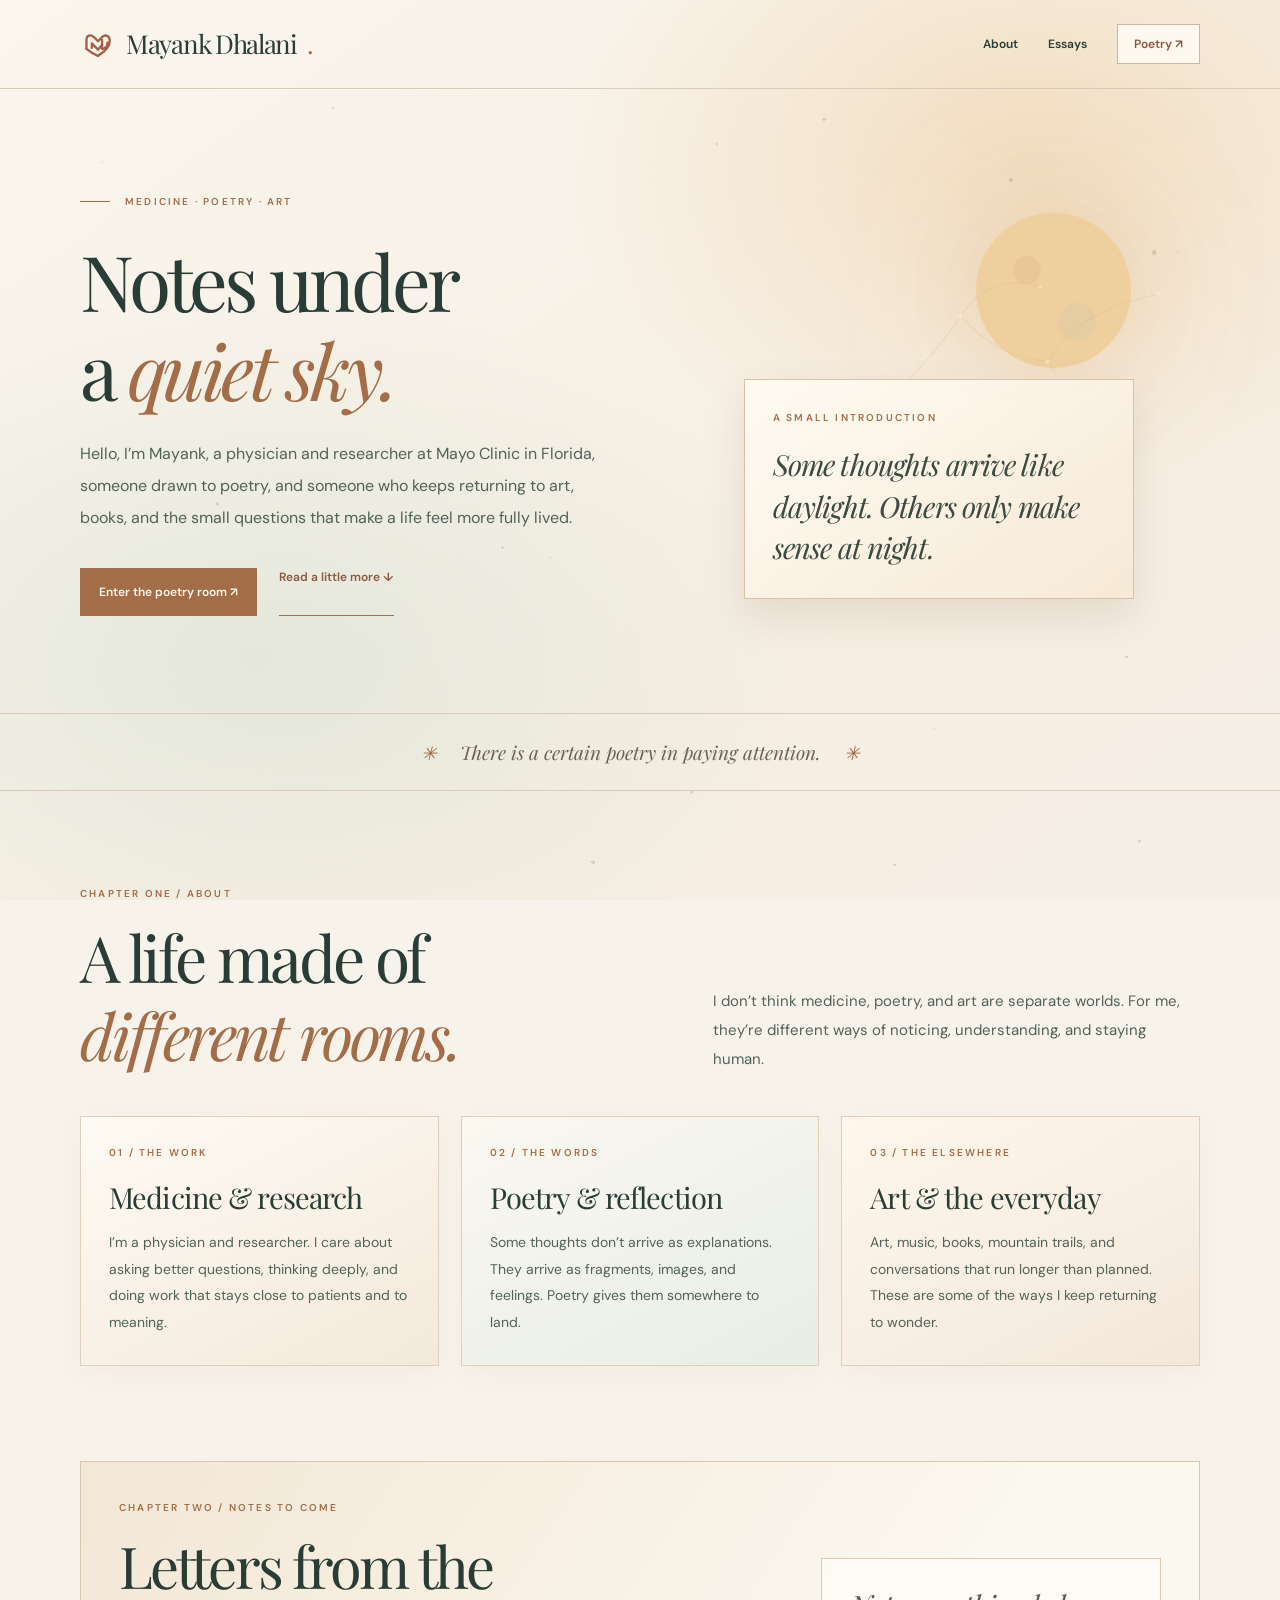
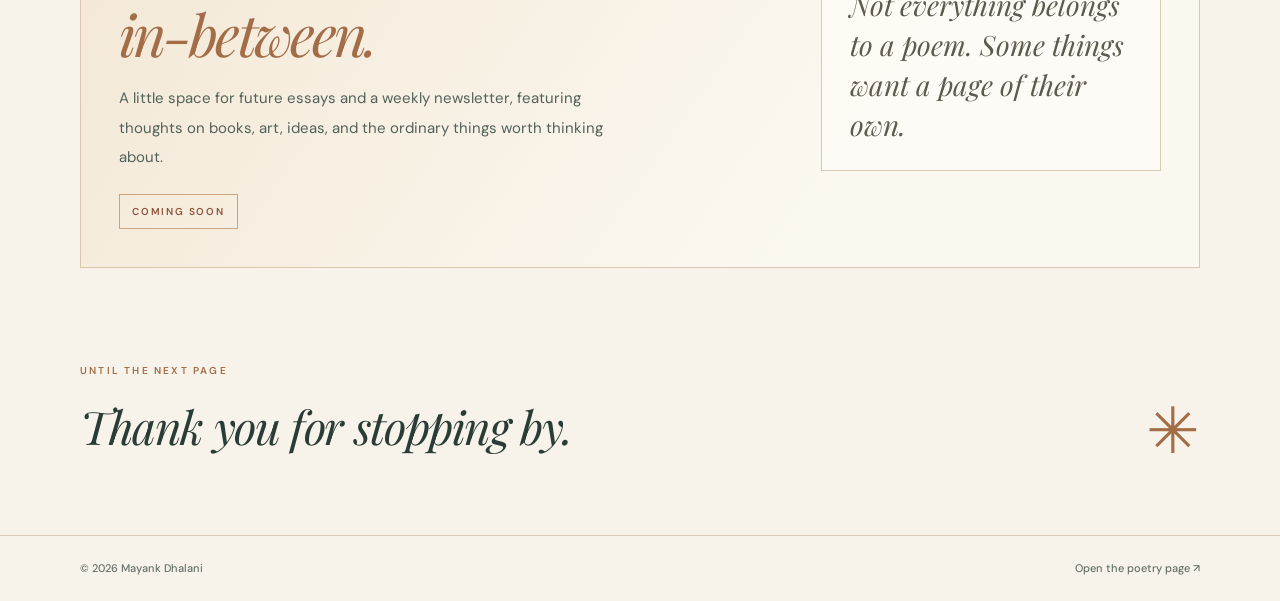
==== index.html @ e7b3642f "Warm homepage palette and add intertwined MD heart brand mark" ====
<!doctype html>
<html lang="en">
<head>
  <meta charset="utf-8"><meta name="viewport" content="width=device-width, initial-scale=1">
  <meta name="theme-color" content="#f8f3ea">
  <meta name="description" content="Mayank Dhalani | medicine, poetry, art, and thoughts in the in-between.">
  <title>Mayank Dhalani | Notes Under a Quiet Sky</title>
  <link rel="icon" href="favicon.svg?v=2" type="image/svg+xml">
  <link rel="preconnect" href="https://fonts.googleapis.com"><link rel="preconnect" href="https://fonts.gstatic.com" crossorigin>
  <link href="https://fonts.googleapis.com/css2?family=DM+Sans:wght@400;500;600;700&family=Playfair+Display:ital,wght@0,400;0,500;1,400;1,500&display=swap" rel="stylesheet">
  <style>
    :root{color-scheme:dark;--night:#0b1429;--night2:#12203b;--panel:#17253d;--panel2:#0f1c31;--gold:#d9b985;--mist:#d2d7de;--ink:#f6f0e5;--line:#e7dccc25;--serif:"Playfair Display",Georgia,serif;--sans:"DM Sans",system-ui,sans-serif}
    *{box-sizing:border-box}html{scroll-behavior:smooth}body{margin:0;background:var(--night);color:var(--ink);font:400 15px/1.8 var(--sans);overflow-x:hidden;-webkit-font-smoothing:antialiased}a{color:inherit}a:focus-visible{outline:2px solid var(--gold);outline-offset:4px}.container{width:min(1120px,calc(100% - 88px));margin-inline:auto}.micro{font:600 10px/1.6 var(--sans);letter-spacing:.22em;text-transform:uppercase}
    .sky{position:fixed;inset:0;z-index:-2;background:radial-gradient(circle at 80% 15%,#243861,transparent 28%),radial-gradient(circle at 18% 68%,#142742,transparent 35%),linear-gradient(165deg,#081021,#101d34 68%,#152540 100%)}
    .sky:before,.sky:after{content:"";position:absolute;inset:0;background-image:radial-gradient(1px 1px at 8% 18%,#fff 95%,transparent),radial-gradient(1.6px 1.6px at 17% 56%,#fff 95%,transparent),radial-gradient(1px 1px at 26% 12%,#fff 95%,transparent),radial-gradient(1px 1px at 43% 62%,#fff 95%,transparent),radial-gradient(1.4px 1.4px at 56% 16%,#fff 95%,transparent),radial-gradient(1px 1px at 68% 43%,#fff 95%,transparent),radial-gradient(2px 2px at 79% 20%,#fff 95%,transparent),radial-gradient(1px 1px at 92% 28%,#fff 95%,transparent),radial-gradient(1.3px 1.3px at 88% 73%,#fff 95%,transparent),radial-gradient(1px 1px at 73% 81%,#fff 95%,transparent),radial-gradient(1.6px 1.6px at 54% 88%,#fff 95%,transparent);opacity:.48}.sky:after{opacity:.22;transform:scale(1.2) rotate(15deg)}
    header{border-bottom:1px solid var(--line)}.nav{min-height:88px;display:flex;justify-content:space-between;align-items:center;gap:20px}.brand{text-decoration:none;font:400 26px/1.25 var(--serif);letter-spacing:-.05em}.brand span{color:var(--gold)}.navlinks{display:flex;gap:30px;align-items:center}.navlinks a{text-decoration:none;font:600 12px/1.5 var(--sans)}.navlinks a:hover,.pill:hover{color:var(--gold)}.pill{padding:10px 16px;border:1px solid #d9b98555}
    .hero{padding:96px 0 88px;display:grid;grid-template-columns:1.08fr .92fr;align-items:center;gap:42px}.eyebrow{display:flex;align-items:center;gap:15px;color:var(--gold)}.eyebrow:before{content:"";width:30px;height:1px;background:currentColor}.hero h1{font:400 clamp(54px,6vw,88px)/1.16 var(--serif);letter-spacing:-.055em;margin:26px 0 24px}.hero h1 em{color:var(--gold);font-weight:400}.hero p{max-width:540px;color:var(--mist);font-size:16px;line-height:2;margin:0}.actions{display:flex;flex-wrap:wrap;gap:22px;margin-top:34px}.button{display:inline-flex;align-items:center;gap:14px;padding:14px 18px;background:rgba(217,185,133,.12);border:1px solid #d9b98555;text-decoration:none;font:600 12px/1.5 var(--sans);color:var(--ink)}.button:hover{background:rgba(217,185,133,.18)}.textlink{text-decoration:none;border-bottom:1px solid var(--gold);color:var(--gold);padding-bottom:5px;font:600 12px/1.5 var(--sans)}
    .hero-art{position:relative;height:440px}.moon{position:absolute;top:28px;right:14%;width:155px;height:155px;border-radius:50%;background:#ecdcb8;box-shadow:0 0 80px #decb9f4f,0 0 180px #decb9f1f}.moon:after{content:"";position:absolute;width:28px;height:28px;border-radius:50%;left:37px;top:43px;background:#d7c7aa;opacity:.35;box-shadow:50px 52px 0 5px #d7c7aa}.constellation{position:absolute;inset:20px 0 auto auto;width:70%;height:70%}.constellation svg{width:100%;height:100%}.note-card{position:absolute;left:8%;bottom:26px;width:min(390px,82%);padding:30px 28px;background:linear-gradient(140deg,rgba(19,32,55,.96),rgba(27,39,61,.92));border:1px solid #d9b98538;box-shadow:0 20px 40px #02061355}.note-card .micro{color:var(--gold)}.note-card p{font:italic 400 29px/1.42 var(--serif);letter-spacing:-.03em;margin:18px 0 0;color:#f4eddc}
    .divider{border-top:1px solid var(--line);border-bottom:1px solid var(--line);padding:22px 0;text-align:center}.divider p{font:italic 400 19px/1.7 var(--serif);margin:0;color:#ded7cf}.divider span{color:var(--gold);padding-inline:18px}
    .about{padding:95px 0}.section-head{display:grid;grid-template-columns:1fr .85fr;gap:60px;align-items:end;margin-bottom:42px}.section-head .micro{color:var(--gold)}.section-head h2{font:400 clamp(40px,5vw,66px)/1.22 var(--serif);letter-spacing:-.05em;margin:16px 0 0}.section-head h2 em{color:var(--gold);font-weight:400}.section-head p{margin:0;color:var(--mist);line-height:1.95}.cards{display:grid;grid-template-columns:repeat(3,1fr);gap:22px}.card{background:linear-gradient(140deg,rgba(24,38,61,.95),rgba(17,29,48,.95));border:1px solid #e7dccc22;padding:28px;min-height:250px}.card h3{font:400 29px/1.3 var(--serif);letter-spacing:-.03em;margin:18px 0 12px}.card p{margin:0;color:#cad0d6;font-size:14px;line-height:1.9}
    .essays{padding:0 0 95px}.essay-box{background:linear-gradient(140deg,rgba(20,31,52,.96),rgba(15,24,39,.96));border:1px solid #d9b98533;padding:38px;display:grid;grid-template-columns:1.1fr .9fr;gap:40px;align-items:center}.essay-box h2{font:400 clamp(40px,4.5vw,60px)/1.18 var(--serif);letter-spacing:-.05em;margin:16px 0 16px}.essay-box h2 em{color:var(--gold);font-weight:400}.essay-box p{margin:0;color:var(--mist);max-width:520px;line-height:1.95}.status{display:inline-block;margin-top:22px;padding:9px 12px;border:1px solid #d9b98555;color:var(--gold);font:600 10px/1.5 var(--sans);letter-spacing:.18em;text-transform:uppercase}.essay-note{justify-self:end;padding:26px 28px;background:rgba(217,185,133,.08);border:1px solid #d9b9852f;max-width:340px}.essay-note p{font:italic 400 28px/1.42 var(--serif);margin:0;color:#f0e8d7}
    .signoff{padding:0 0 76px;display:flex;justify-content:space-between;gap:30px;align-items:end}.signoff h2{font:italic 400 clamp(30px,3.7vw,46px)/1.4 var(--serif);letter-spacing:-.03em;margin:15px 0 0}.signoff .micro{color:var(--gold)}.star{font:400 64px/1 var(--serif);color:var(--gold)}
    footer{border-top:1px solid var(--line);padding:24px 0}.footer-inner{display:flex;justify-content:space-between;gap:20px;align-items:center}.footer-inner p,.footer-inner a{margin:0;text-decoration:none;color:#adb7c2;font:500 11px/1.6 var(--sans)}
    @media(max-width:860px){.container{width:min(100% - 54px,720px)}.hero{grid-template-columns:1fr;gap:28px;padding-top:74px}.hero-art{height:350px}.section-head,.essay-box{grid-template-columns:1fr;gap:22px}.cards{grid-template-columns:1fr}.essay-note{justify-self:start}.signoff{padding-bottom:60px}}
    @media(max-width:620px){.container{width:calc(100% - 38px)}.nav{min-height:74px}.brand{font-size:21px}.navlinks{gap:14px}.navlinks a{font-size:11px}.hero h1{font-size:clamp(50px,12vw,68px)}.note-card{left:2%;width:92%}.hero-art{height:330px}.about{padding:72px 0}.essay-box{padding:28px}.signoff{flex-wrap:wrap}.star{font-size:48px}}

    /* Warm parchment and amber. The sky remains a subtle motif, not the whole room. */
    :root {
      color-scheme: light;
      --night: #f8f3ea; --night2: #eee3d2;
      --panel: #fff9ee; --panel2: #f5ece0;
      --gold: #a36d47; --mist: #596960;
      --ink: #293c35; --line: #d9cbb9;
    }
    body { background: #f8f3ea; color: var(--ink); }
    .sky {
      background:
        radial-gradient(ellipse at 80% 17%, rgba(233,188,126,.35), transparent 32%),
        radial-gradient(ellipse at 20% 73%, rgba(176,207,189,.27), transparent 39%),
        linear-gradient(145deg,#faf6ee 0%,#f6eee2 70%,#f5eee6 100%);
    }
    .sky::before,.sky::after { opacity: .11; filter: invert(1) sepia(.2); }
    header,footer,.divider { border-color: var(--line); }
    .brand { display: inline-flex; align-items: center; gap: 10px; }
    .brandmark { width: 36px; height: 36px; border-radius: 9px; flex: none; }
    .navlinks a { color: var(--ink); }
    .navlinks .pill { color: #8d543a; border-color: #cfb69e; background: #fff8ef; }
    .eyebrow,.section-head .micro,.micro[style],.signoff .micro,
    .essay-box .micro[style] { color: var(--gold) !important; }
    .hero p,.section-head p,.essay-box p { color: #526259; }
    .moon { background: #efcf9d; box-shadow: 0 0 80px rgba(207,157,95,.24),0 0 180px rgba(207,157,95,.13); }
    .moon::after { background: #dfb98b; }
    .constellation { opacity: .42; }
    .note-card {
      background: linear-gradient(145deg,rgba(255,251,243,.97),rgba(246,232,213,.96));
      border: 1px solid #d9c3a4;
      box-shadow: 0 18px 38px rgba(111,82,52,.13);
    }
    .note-card p { color: #3e4b43; }
    .divider p { color: #6b6156; }
    .divider span { color: #a36d47; }
    .button { background: #a36d47; color: #fff9f1; border-color: #a36d47; }
    .button:hover { background: #895738; color: white; }
    .textlink { color: #8c583e; }
    .cards .card {
      background: linear-gradient(153deg,#fffaf3,#f3e9db);
      border: 1px solid #dfcfbc;
      box-shadow: 0 8px 24px rgba(105,76,50,.045);
    }
    .cards .card:nth-child(2) { background: linear-gradient(153deg,#fbf8f0,#e7eee6); }
    .cards .card:nth-child(3) { background: linear-gradient(153deg,#fff7ec,#f3e7db); }
    .cards .card p { color: #546359; }
    .essay-box {
      background: linear-gradient(125deg,#f3e7d5,#fbf8f0 70%);
      border: 1px solid #dbc7ae;
    }
    .essay-box .status { color: #8f533b; border-color: #cba480; }
    .essay-note { background: rgba(255,252,247,.78); border-color: #dbc9b2; }
    .essay-note p { color: #5d5a4e; }
    .footer-inner p,.footer-inner a { color: #657168; }
    @media(max-width:620px) { .brandmark { width: 30px; height: 30px; } }
  </style>
</head>
<body>
  <div class="sky" aria-hidden="true"></div>
  <header><nav class="container nav"><a class="brand" href="./"><img class="brandmark" src="favicon.svg?v=2" width="36" height="36" alt="">Mayank Dhalani<span>.</span></a><div class="navlinks"><a href="#about">About</a><a href="#essays">Essays</a><a class="pill" href="poetry/">Poetry ↗</a></div></nav></header>
  <main>
    <section class="hero container">
      <div>
        <div class="eyebrow micro">Medicine · Poetry · Art</div>
        <h1>Notes under<br>a <em>quiet sky.</em></h1>
        <p>Hello, I’m Mayank, a physician and researcher at Mayo Clinic in Florida, someone drawn to poetry, and someone who keeps returning to art, books, and the small questions that make a life feel more fully lived.</p>
        <div class="actions"><a class="button" href="poetry/">Enter the poetry room ↗</a><a class="textlink" href="#about">Read a little more ↓</a></div>
      </div>
      <div class="hero-art" aria-hidden="true">
        <div class="moon"></div>
        <div class="constellation"><svg viewBox="0 0 400 260" xmlns="http://www.w3.org/2000/svg"><g stroke="#d9b985" stroke-width="1.2" fill="none" opacity=".7"><path d="M32 182 C75 145 96 121 124 81 C151 110 173 126 224 133 C250 91 286 70 352 55"/><path d="M124 81 C145 47 179 35 216 47"/><path d="M224 133 C242 163 264 183 300 194"/></g><g fill="#f6f1e8"><circle cx="32" cy="182" r="2.4"/><circle cx="124" cy="81" r="2.6"/><circle cx="224" cy="133" r="2.5"/><circle cx="352" cy="55" r="2.7"/><circle cx="216" cy="47" r="2.2"/><circle cx="300" cy="194" r="2.3"/></g></svg></div>
        <div class="note-card"><div class="micro">A small introduction</div><p>Some thoughts arrive like daylight. Others only make sense at night.</p></div>
      </div>
    </section>
    <div class="divider"><p><span aria-hidden="true">✳</span> There is a certain poetry in paying attention. <span aria-hidden="true">✳</span></p></div>
    <section id="about" class="about container">
      <div class="section-head"><div><div class="micro">Chapter one / About</div><h2>A life made of<br><em>different rooms.</em></h2></div><p>I don’t think medicine, poetry, and art are separate worlds. For me, they’re different ways of noticing, understanding, and staying human.</p></div>
      <div class="cards">
        <article class="card"><div class="micro" style="color:var(--gold)">01 / The work</div><h3>Medicine & research</h3><p>I’m a physician and researcher. I care about asking better questions, thinking deeply, and doing work that stays close to patients and to meaning.</p></article>
        <article class="card"><div class="micro" style="color:var(--gold)">02 / The words</div><h3>Poetry & reflection</h3><p>Some thoughts don’t arrive as explanations. They arrive as fragments, images, and feelings. Poetry gives them somewhere to land.</p></article>
        <article class="card"><div class="micro" style="color:var(--gold)">03 / The elsewhere</div><h3>Art & the everyday</h3><p>Art, music, books, mountain trails, and conversations that run longer than planned. These are some of the ways I keep returning to wonder.</p></article>
      </div>
    </section>
    <section id="essays" class="essays container"><div class="essay-box"><div><div class="micro" style="color:var(--gold)">Chapter two / Notes to come</div><h2>Letters from the<br><em>in-between.</em></h2><p>A little space for future essays and a weekly newsletter, featuring thoughts on books, art, ideas, and the ordinary things worth thinking about.</p><span class="status">Coming soon</span></div><div class="essay-note"><p>Not everything belongs to a poem. Some things want a page of their own.</p></div></div></section>
    <section class="container signoff"><div><div class="micro">Until the next page</div><h2>Thank you for stopping by.</h2></div><div class="star" aria-hidden="true">✳</div></section>
  </main>
  <footer><div class="container footer-inner"><p>© <span id="year"></span> Mayank Dhalani</p><a href="poetry/">Open the poetry page ↗</a></div></footer>
  <script>document.getElementById('year').textContent=new Date().getFullYear();</script>
</body></html>
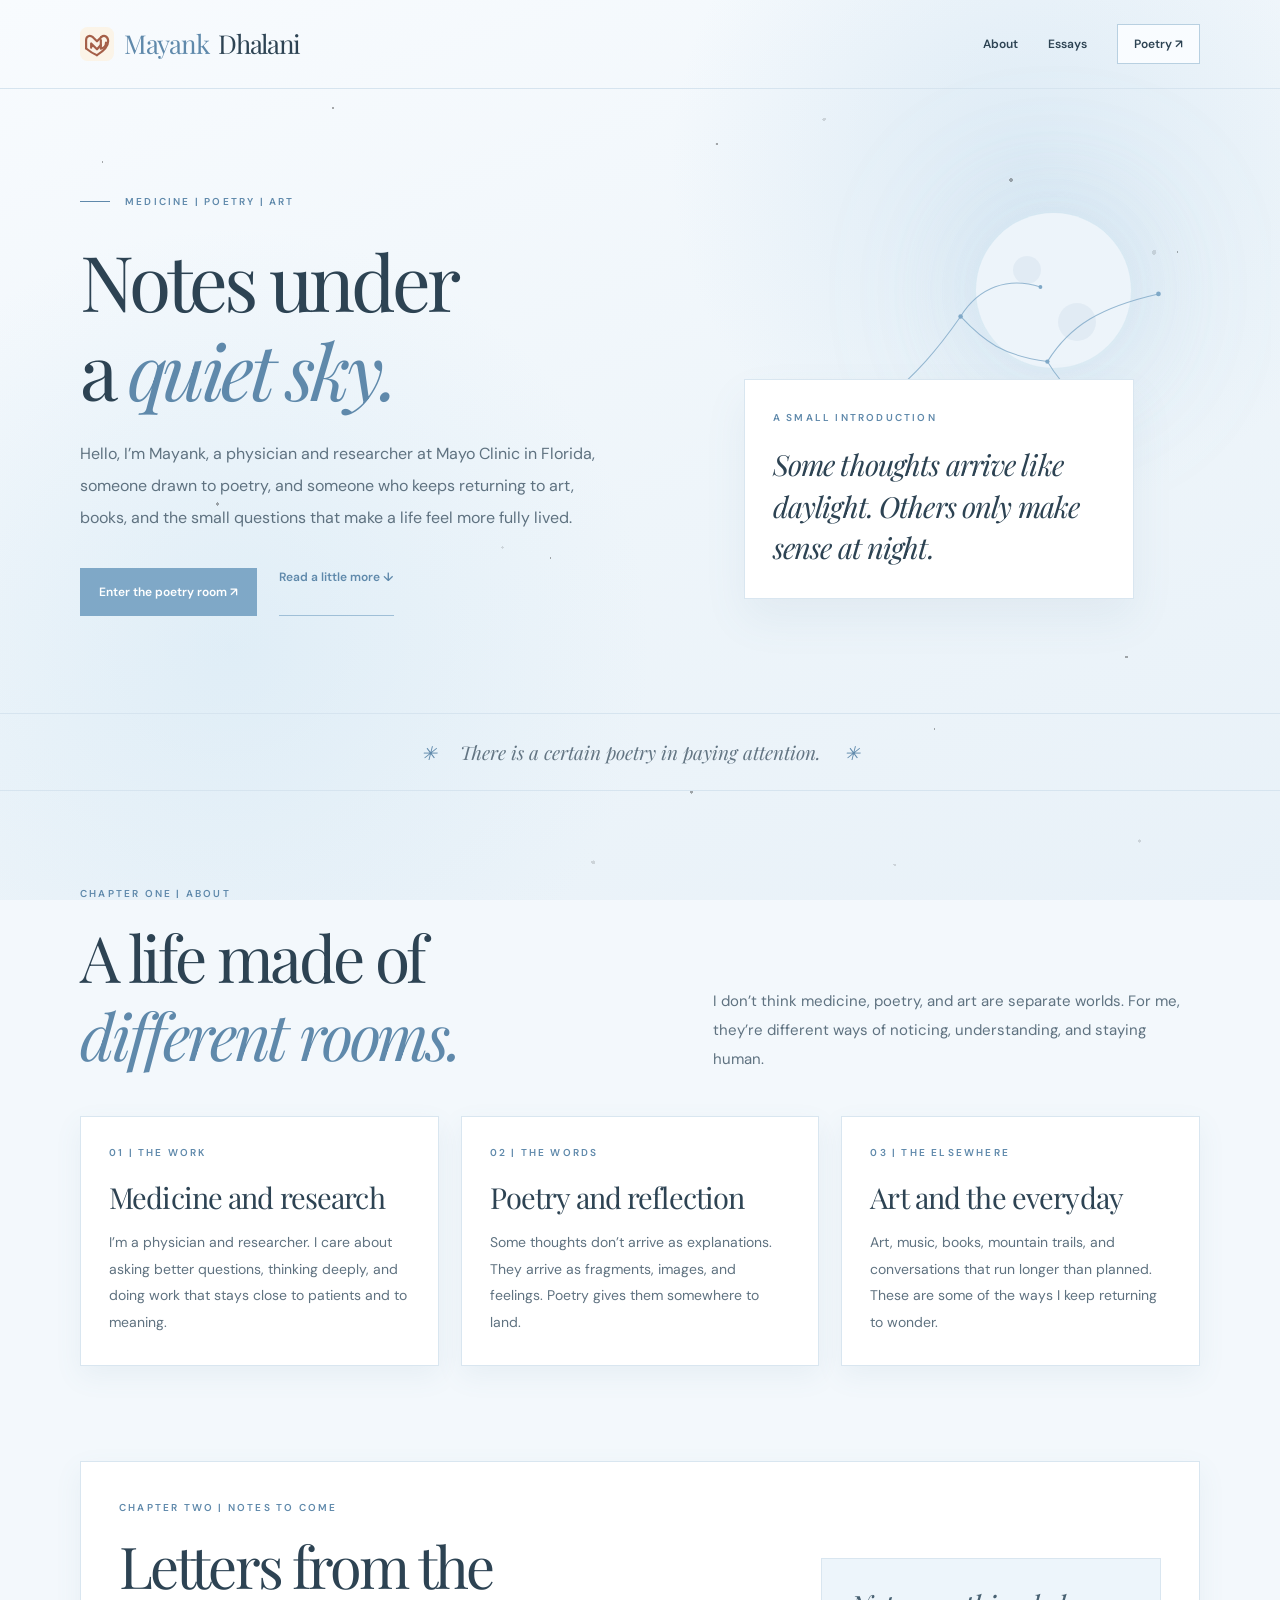
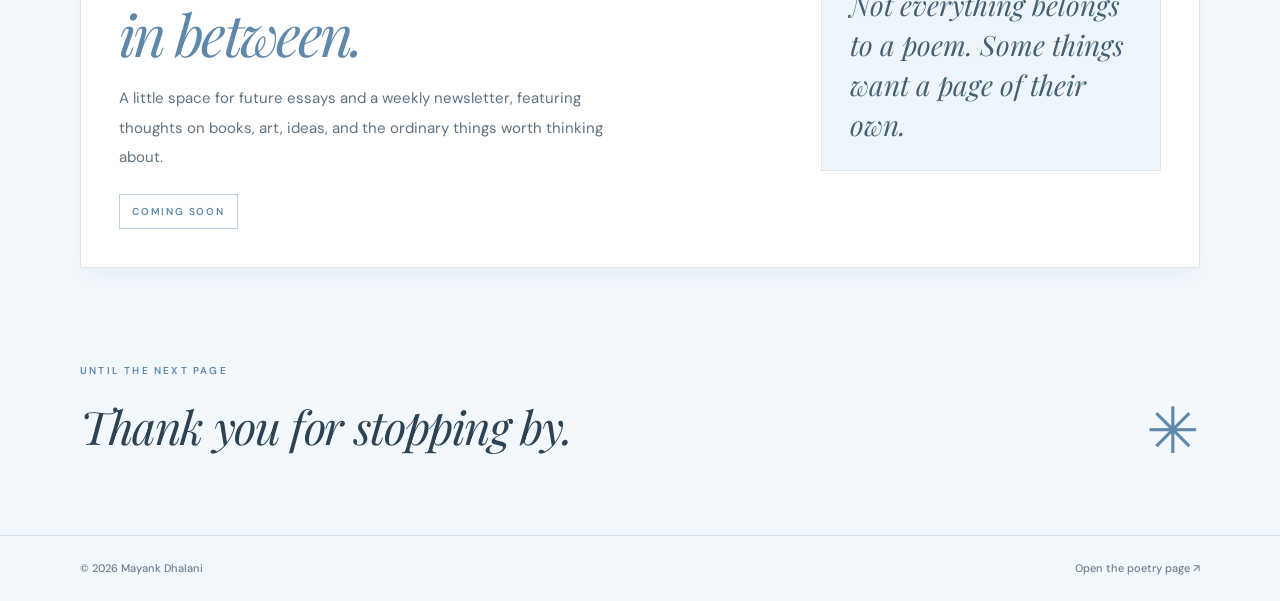
==== commit 3771aa59: "Switch homepage to cool light blue literary theme and MD logo" ====
--- a/index.html
+++ b/index.html
@@ -1,113 +1,64 @@
 <!doctype html>
 <html lang="en">
 <head>
-  <meta charset="utf-8"><meta name="viewport" content="width=device-width, initial-scale=1">
-  <meta name="theme-color" content="#f8f3ea">
-  <meta name="description" content="Mayank Dhalani | medicine, poetry, art, and thoughts in the in-between.">
+  <meta charset="utf-8">
+  <meta name="viewport" content="width=device-width, initial-scale=1">
+  <meta name="theme-color" content="#f3f8fc">
+  <meta name="description" content="Mayank Dhalani | medicine, poetry, art, and notes under a quiet sky.">
   <title>Mayank Dhalani | Notes Under a Quiet Sky</title>
-  <link rel="icon" href="favicon.svg?v=2" type="image/svg+xml">
-  <link rel="preconnect" href="https://fonts.googleapis.com"><link rel="preconnect" href="https://fonts.gstatic.com" crossorigin>
+  <link rel="icon" href="favicon.svg" type="image/svg+xml">
+  <link rel="preconnect" href="https://fonts.googleapis.com">
+  <link rel="preconnect" href="https://fonts.gstatic.com" crossorigin>
   <link href="https://fonts.googleapis.com/css2?family=DM+Sans:wght@400;500;600;700&family=Playfair+Display:ital,wght@0,400;0,500;1,400;1,500&display=swap" rel="stylesheet">
   <style>
-    :root{color-scheme:dark;--night:#0b1429;--night2:#12203b;--panel:#17253d;--panel2:#0f1c31;--gold:#d9b985;--mist:#d2d7de;--ink:#f6f0e5;--line:#e7dccc25;--serif:"Playfair Display",Georgia,serif;--sans:"DM Sans",system-ui,sans-serif}
-    *{box-sizing:border-box}html{scroll-behavior:smooth}body{margin:0;background:var(--night);color:var(--ink);font:400 15px/1.8 var(--sans);overflow-x:hidden;-webkit-font-smoothing:antialiased}a{color:inherit}a:focus-visible{outline:2px solid var(--gold);outline-offset:4px}.container{width:min(1120px,calc(100% - 88px));margin-inline:auto}.micro{font:600 10px/1.6 var(--sans);letter-spacing:.22em;text-transform:uppercase}
-    .sky{position:fixed;inset:0;z-index:-2;background:radial-gradient(circle at 80% 15%,#243861,transparent 28%),radial-gradient(circle at 18% 68%,#142742,transparent 35%),linear-gradient(165deg,#081021,#101d34 68%,#152540 100%)}
-    .sky:before,.sky:after{content:"";position:absolute;inset:0;background-image:radial-gradient(1px 1px at 8% 18%,#fff 95%,transparent),radial-gradient(1.6px 1.6px at 17% 56%,#fff 95%,transparent),radial-gradient(1px 1px at 26% 12%,#fff 95%,transparent),radial-gradient(1px 1px at 43% 62%,#fff 95%,transparent),radial-gradient(1.4px 1.4px at 56% 16%,#fff 95%,transparent),radial-gradient(1px 1px at 68% 43%,#fff 95%,transparent),radial-gradient(2px 2px at 79% 20%,#fff 95%,transparent),radial-gradient(1px 1px at 92% 28%,#fff 95%,transparent),radial-gradient(1.3px 1.3px at 88% 73%,#fff 95%,transparent),radial-gradient(1px 1px at 73% 81%,#fff 95%,transparent),radial-gradient(1.6px 1.6px at 54% 88%,#fff 95%,transparent);opacity:.48}.sky:after{opacity:.22;transform:scale(1.2) rotate(15deg)}
-    header{border-bottom:1px solid var(--line)}.nav{min-height:88px;display:flex;justify-content:space-between;align-items:center;gap:20px}.brand{text-decoration:none;font:400 26px/1.25 var(--serif);letter-spacing:-.05em}.brand span{color:var(--gold)}.navlinks{display:flex;gap:30px;align-items:center}.navlinks a{text-decoration:none;font:600 12px/1.5 var(--sans)}.navlinks a:hover,.pill:hover{color:var(--gold)}.pill{padding:10px 16px;border:1px solid #d9b98555}
-    .hero{padding:96px 0 88px;display:grid;grid-template-columns:1.08fr .92fr;align-items:center;gap:42px}.eyebrow{display:flex;align-items:center;gap:15px;color:var(--gold)}.eyebrow:before{content:"";width:30px;height:1px;background:currentColor}.hero h1{font:400 clamp(54px,6vw,88px)/1.16 var(--serif);letter-spacing:-.055em;margin:26px 0 24px}.hero h1 em{color:var(--gold);font-weight:400}.hero p{max-width:540px;color:var(--mist);font-size:16px;line-height:2;margin:0}.actions{display:flex;flex-wrap:wrap;gap:22px;margin-top:34px}.button{display:inline-flex;align-items:center;gap:14px;padding:14px 18px;background:rgba(217,185,133,.12);border:1px solid #d9b98555;text-decoration:none;font:600 12px/1.5 var(--sans);color:var(--ink)}.button:hover{background:rgba(217,185,133,.18)}.textlink{text-decoration:none;border-bottom:1px solid var(--gold);color:var(--gold);padding-bottom:5px;font:600 12px/1.5 var(--sans)}
-    .hero-art{position:relative;height:440px}.moon{position:absolute;top:28px;right:14%;width:155px;height:155px;border-radius:50%;background:#ecdcb8;box-shadow:0 0 80px #decb9f4f,0 0 180px #decb9f1f}.moon:after{content:"";position:absolute;width:28px;height:28px;border-radius:50%;left:37px;top:43px;background:#d7c7aa;opacity:.35;box-shadow:50px 52px 0 5px #d7c7aa}.constellation{position:absolute;inset:20px 0 auto auto;width:70%;height:70%}.constellation svg{width:100%;height:100%}.note-card{position:absolute;left:8%;bottom:26px;width:min(390px,82%);padding:30px 28px;background:linear-gradient(140deg,rgba(19,32,55,.96),rgba(27,39,61,.92));border:1px solid #d9b98538;box-shadow:0 20px 40px #02061355}.note-card .micro{color:var(--gold)}.note-card p{font:italic 400 29px/1.42 var(--serif);letter-spacing:-.03em;margin:18px 0 0;color:#f4eddc}
-    .divider{border-top:1px solid var(--line);border-bottom:1px solid var(--line);padding:22px 0;text-align:center}.divider p{font:italic 400 19px/1.7 var(--serif);margin:0;color:#ded7cf}.divider span{color:var(--gold);padding-inline:18px}
-    .about{padding:95px 0}.section-head{display:grid;grid-template-columns:1fr .85fr;gap:60px;align-items:end;margin-bottom:42px}.section-head .micro{color:var(--gold)}.section-head h2{font:400 clamp(40px,5vw,66px)/1.22 var(--serif);letter-spacing:-.05em;margin:16px 0 0}.section-head h2 em{color:var(--gold);font-weight:400}.section-head p{margin:0;color:var(--mist);line-height:1.95}.cards{display:grid;grid-template-columns:repeat(3,1fr);gap:22px}.card{background:linear-gradient(140deg,rgba(24,38,61,.95),rgba(17,29,48,.95));border:1px solid #e7dccc22;padding:28px;min-height:250px}.card h3{font:400 29px/1.3 var(--serif);letter-spacing:-.03em;margin:18px 0 12px}.card p{margin:0;color:#cad0d6;font-size:14px;line-height:1.9}
-    .essays{padding:0 0 95px}.essay-box{background:linear-gradient(140deg,rgba(20,31,52,.96),rgba(15,24,39,.96));border:1px solid #d9b98533;padding:38px;display:grid;grid-template-columns:1.1fr .9fr;gap:40px;align-items:center}.essay-box h2{font:400 clamp(40px,4.5vw,60px)/1.18 var(--serif);letter-spacing:-.05em;margin:16px 0 16px}.essay-box h2 em{color:var(--gold);font-weight:400}.essay-box p{margin:0;color:var(--mist);max-width:520px;line-height:1.95}.status{display:inline-block;margin-top:22px;padding:9px 12px;border:1px solid #d9b98555;color:var(--gold);font:600 10px/1.5 var(--sans);letter-spacing:.18em;text-transform:uppercase}.essay-note{justify-self:end;padding:26px 28px;background:rgba(217,185,133,.08);border:1px solid #d9b9852f;max-width:340px}.essay-note p{font:italic 400 28px/1.42 var(--serif);margin:0;color:#f0e8d7}
-    .signoff{padding:0 0 76px;display:flex;justify-content:space-between;gap:30px;align-items:end}.signoff h2{font:italic 400 clamp(30px,3.7vw,46px)/1.4 var(--serif);letter-spacing:-.03em;margin:15px 0 0}.signoff .micro{color:var(--gold)}.star{font:400 64px/1 var(--serif);color:var(--gold)}
-    footer{border-top:1px solid var(--line);padding:24px 0}.footer-inner{display:flex;justify-content:space-between;gap:20px;align-items:center}.footer-inner p,.footer-inner a{margin:0;text-decoration:none;color:#adb7c2;font:500 11px/1.6 var(--sans)}
+    :root{
+      color-scheme:light;
+      --bg:#f3f8fc;--bg-soft:#eaf3f9;--panel:#ffffff;--panel-soft:#edf5fb;
+      --accent:#7fa8c7;--accent-deep:#5f89ab;--text:#2d4353;--muted:#5f7280;--line:#d6e4ef;
+      --serif:"Playfair Display",Georgia,serif;--sans:"DM Sans",system-ui,sans-serif;
+    }
+    *{box-sizing:border-box}html{scroll-behavior:smooth}body{margin:0;background:var(--bg);color:var(--text);font:400 15px/1.8 var(--sans);overflow-x:hidden;-webkit-font-smoothing:antialiased}a{color:inherit}a:focus-visible{outline:2px solid var(--accent-deep);outline-offset:4px}.container{width:min(1120px,calc(100% - 88px));margin-inline:auto}.micro{font:600 10px/1.6 var(--sans);letter-spacing:.22em;text-transform:uppercase}
+    .sky{position:fixed;inset:0;z-index:-2;background:radial-gradient(circle at 80% 18%, rgba(167,202,228,.28), transparent 28%),radial-gradient(circle at 18% 72%, rgba(196,223,240,.35), transparent 34%),linear-gradient(160deg,#f8fbfe 0%, #eef5fa 55%, #e8f1f8 100%)}
+    .sky:before,.sky:after{content:"";position:absolute;inset:0;background-image:radial-gradient(1px 1px at 8% 18%,#fff 95%,transparent),radial-gradient(1.6px 1.6px at 17% 56%,#fff 95%,transparent),radial-gradient(1px 1px at 26% 12%,#fff 95%,transparent),radial-gradient(1px 1px at 43% 62%,#fff 95%,transparent),radial-gradient(1.4px 1.4px at 56% 16%,#fff 95%,transparent),radial-gradient(1px 1px at 68% 43%,#fff 95%,transparent),radial-gradient(2px 2px at 79% 20%,#fff 95%,transparent),radial-gradient(1px 1px at 92% 28%,#fff 95%,transparent),radial-gradient(1.3px 1.3px at 88% 73%,#fff 95%,transparent),radial-gradient(1px 1px at 73% 81%,#fff 95%,transparent),radial-gradient(1.6px 1.6px at 54% 88%,#fff 95%,transparent);opacity:.32;filter:invert(1)}.sky:after{opacity:.12;transform:scale(1.2) rotate(15deg)}
+    header{border-bottom:1px solid var(--line)}.nav{min-height:88px;display:flex;justify-content:space-between;align-items:center;gap:20px}.brand{text-decoration:none;font:400 26px/1.25 var(--serif);letter-spacing:-.05em;display:inline-flex;align-items:center;gap:10px}.brand img{width:34px;height:34px;flex:none}.brand span{color:var(--accent-deep)}.navlinks{display:flex;gap:30px;align-items:center}.navlinks a{text-decoration:none;font:600 12px/1.5 var(--sans);color:var(--text)}.navlinks a:hover,.pill:hover{color:var(--accent-deep)}.pill{padding:10px 16px;border:1px solid #b8d0e1;background:#f9fcff}
+    .hero{padding:96px 0 88px;display:grid;grid-template-columns:1.08fr .92fr;align-items:center;gap:42px}.eyebrow{display:flex;align-items:center;gap:15px;color:var(--accent-deep)}.eyebrow:before{content:"";width:30px;height:1px;background:currentColor}.hero h1{font:400 clamp(54px,6vw,88px)/1.16 var(--serif);letter-spacing:-.055em;margin:26px 0 24px}.hero h1 em{color:var(--accent-deep);font-weight:400}.hero p{max-width:540px;color:var(--muted);font-size:16px;line-height:2;margin:0}.actions{display:flex;flex-wrap:wrap;gap:22px;margin-top:34px}.button{display:inline-flex;align-items:center;gap:14px;padding:14px 18px;background:var(--accent);border:1px solid var(--accent);text-decoration:none;font:600 12px/1.5 var(--sans);color:#fff}.button:hover{background:var(--accent-deep)}.textlink{text-decoration:none;border-bottom:1px solid #9fbfd7;color:var(--accent-deep);padding-bottom:5px;font:600 12px/1.5 var(--sans)}
+    .hero-art{position:relative;height:440px}.moon{position:absolute;top:28px;right:14%;width:155px;height:155px;border-radius:50%;background:#edf4fa;box-shadow:0 0 80px rgba(180,210,230,.42),0 0 180px rgba(180,210,230,.18)}.moon:after{content:"";position:absolute;width:28px;height:28px;border-radius:50%;left:37px;top:43px;background:#dce7f1;opacity:.65;box-shadow:50px 52px 0 5px #dce7f1}.constellation{position:absolute;inset:20px 0 auto auto;width:70%;height:70%}.constellation svg{width:100%;height:100%}.note-card{position:absolute;left:8%;bottom:26px;width:min(390px,82%);padding:30px 28px;background:var(--panel);border:1px solid #d9e6f0;box-shadow:0 20px 40px rgba(92,126,153,.08)}.note-card .micro{color:var(--accent-deep)}.note-card p{font:italic 400 29px/1.42 var(--serif);letter-spacing:-.03em;margin:18px 0 0;color:var(--text)}
+    .divider{border-top:1px solid var(--line);border-bottom:1px solid var(--line);padding:22px 0;text-align:center}.divider p{font:italic 400 19px/1.7 var(--serif);margin:0;color:#637583}.divider span{color:var(--accent-deep);padding-inline:18px}
+    .about{padding:95px 0}.section-head{display:grid;grid-template-columns:1fr .85fr;gap:60px;align-items:end;margin-bottom:42px}.section-head .micro{color:var(--accent-deep)}.section-head h2{font:400 clamp(40px,5vw,66px)/1.22 var(--serif);letter-spacing:-.05em;margin:16px 0 0}.section-head h2 em{color:var(--accent-deep);font-weight:400}.section-head p{margin:0;color:var(--muted);line-height:1.95}.cards{display:grid;grid-template-columns:repeat(3,1fr);gap:22px}.card{background:var(--panel);border:1px solid #d9e6f0;padding:28px;min-height:250px;box-shadow:0 10px 26px rgba(92,126,153,.08)}.card h3{font:400 29px/1.3 var(--serif);letter-spacing:-.03em;margin:18px 0 12px}.card p{margin:0;color:var(--muted);font-size:14px;line-height:1.9}
+    .essays{padding:0 0 95px}.essay-box{background:var(--panel);border:1px solid #d9e6f0;padding:38px;display:grid;grid-template-columns:1.1fr .9fr;gap:40px;align-items:center;box-shadow:0 10px 26px rgba(92,126,153,.08)}.essay-box h2{font:400 clamp(40px,4.5vw,60px)/1.18 var(--serif);letter-spacing:-.05em;margin:16px 0 16px}.essay-box h2 em{color:var(--accent-deep);font-weight:400}.essay-box p{margin:0;color:var(--muted);max-width:520px;line-height:1.95}.status{display:inline-block;margin-top:22px;padding:9px 12px;border:1px solid #bfd2e2;color:var(--accent-deep);font:600 10px/1.5 var(--sans);letter-spacing:.18em;text-transform:uppercase}.essay-note{justify-self:end;padding:26px 28px;background:var(--panel-soft);border:1px solid #d9e6f0;max-width:340px}.essay-note p{font:italic 400 28px/1.42 var(--serif);margin:0;color:#486172}
+    .signoff{padding:0 0 76px;display:flex;justify-content:space-between;gap:30px;align-items:end}.signoff h2{font:italic 400 clamp(30px,3.7vw,46px)/1.4 var(--serif);letter-spacing:-.03em;margin:15px 0 0}.signoff .micro{color:var(--accent-deep)}.star{font:400 64px/1 var(--serif);color:var(--accent-deep)}
+    footer{border-top:1px solid var(--line);padding:24px 0}.footer-inner{display:flex;justify-content:space-between;gap:20px;align-items:center}.footer-inner p,.footer-inner a{margin:0;text-decoration:none;color:#6e8190;font:500 11px/1.6 var(--sans)}
     @media(max-width:860px){.container{width:min(100% - 54px,720px)}.hero{grid-template-columns:1fr;gap:28px;padding-top:74px}.hero-art{height:350px}.section-head,.essay-box{grid-template-columns:1fr;gap:22px}.cards{grid-template-columns:1fr}.essay-note{justify-self:start}.signoff{padding-bottom:60px}}
-    @media(max-width:620px){.container{width:calc(100% - 38px)}.nav{min-height:74px}.brand{font-size:21px}.navlinks{gap:14px}.navlinks a{font-size:11px}.hero h1{font-size:clamp(50px,12vw,68px)}.note-card{left:2%;width:92%}.hero-art{height:330px}.about{padding:72px 0}.essay-box{padding:28px}.signoff{flex-wrap:wrap}.star{font-size:48px}}
-
-    /* Warm parchment and amber. The sky remains a subtle motif, not the whole room. */
-    :root {
-      color-scheme: light;
-      --night: #f8f3ea; --night2: #eee3d2;
-      --panel: #fff9ee; --panel2: #f5ece0;
-      --gold: #a36d47; --mist: #596960;
-      --ink: #293c35; --line: #d9cbb9;
-    }
-    body { background: #f8f3ea; color: var(--ink); }
-    .sky {
-      background:
-        radial-gradient(ellipse at 80% 17%, rgba(233,188,126,.35), transparent 32%),
-        radial-gradient(ellipse at 20% 73%, rgba(176,207,189,.27), transparent 39%),
-        linear-gradient(145deg,#faf6ee 0%,#f6eee2 70%,#f5eee6 100%);
-    }
-    .sky::before,.sky::after { opacity: .11; filter: invert(1) sepia(.2); }
-    header,footer,.divider { border-color: var(--line); }
-    .brand { display: inline-flex; align-items: center; gap: 10px; }
-    .brandmark { width: 36px; height: 36px; border-radius: 9px; flex: none; }
-    .navlinks a { color: var(--ink); }
-    .navlinks .pill { color: #8d543a; border-color: #cfb69e; background: #fff8ef; }
-    .eyebrow,.section-head .micro,.micro[style],.signoff .micro,
-    .essay-box .micro[style] { color: var(--gold) !important; }
-    .hero p,.section-head p,.essay-box p { color: #526259; }
-    .moon { background: #efcf9d; box-shadow: 0 0 80px rgba(207,157,95,.24),0 0 180px rgba(207,157,95,.13); }
-    .moon::after { background: #dfb98b; }
-    .constellation { opacity: .42; }
-    .note-card {
-      background: linear-gradient(145deg,rgba(255,251,243,.97),rgba(246,232,213,.96));
-      border: 1px solid #d9c3a4;
-      box-shadow: 0 18px 38px rgba(111,82,52,.13);
-    }
-    .note-card p { color: #3e4b43; }
-    .divider p { color: #6b6156; }
-    .divider span { color: #a36d47; }
-    .button { background: #a36d47; color: #fff9f1; border-color: #a36d47; }
-    .button:hover { background: #895738; color: white; }
-    .textlink { color: #8c583e; }
-    .cards .card {
-      background: linear-gradient(153deg,#fffaf3,#f3e9db);
-      border: 1px solid #dfcfbc;
-      box-shadow: 0 8px 24px rgba(105,76,50,.045);
-    }
-    .cards .card:nth-child(2) { background: linear-gradient(153deg,#fbf8f0,#e7eee6); }
-    .cards .card:nth-child(3) { background: linear-gradient(153deg,#fff7ec,#f3e7db); }
-    .cards .card p { color: #546359; }
-    .essay-box {
-      background: linear-gradient(125deg,#f3e7d5,#fbf8f0 70%);
-      border: 1px solid #dbc7ae;
-    }
-    .essay-box .status { color: #8f533b; border-color: #cba480; }
-    .essay-note { background: rgba(255,252,247,.78); border-color: #dbc9b2; }
-    .essay-note p { color: #5d5a4e; }
-    .footer-inner p,.footer-inner a { color: #657168; }
-    @media(max-width:620px) { .brandmark { width: 30px; height: 30px; } }
+    @media(max-width:620px){.container{width:calc(100% - 38px)}.nav{min-height:74px}.brand{font-size:21px}.brand img{width:30px;height:30px}.navlinks{gap:14px}.navlinks a{font-size:11px}.hero h1{font-size:clamp(50px,12vw,68px)}.note-card{left:2%;width:92%}.hero-art{height:330px}.about{padding:72px 0}.essay-box{padding:28px}.signoff{flex-wrap:wrap}.star{font-size:48px}}
   </style>
 </head>
 <body>
   <div class="sky" aria-hidden="true"></div>
-  <header><nav class="container nav"><a class="brand" href="./"><img class="brandmark" src="favicon.svg?v=2" width="36" height="36" alt="">Mayank Dhalani<span>.</span></a><div class="navlinks"><a href="#about">About</a><a href="#essays">Essays</a><a class="pill" href="poetry/">Poetry ↗</a></div></nav></header>
+  <header><nav class="container nav"><a class="brand" href="./"><img src="favicon.svg" alt=""><span>Mayank</span> Dhalani</a><div class="navlinks"><a href="#about">About</a><a href="#essays">Essays</a><a class="pill" href="poetry/">Poetry ↗</a></div></nav></header>
   <main>
     <section class="hero container">
       <div>
-        <div class="eyebrow micro">Medicine · Poetry · Art</div>
+        <div class="eyebrow micro">Medicine | Poetry | Art</div>
         <h1>Notes under<br>a <em>quiet sky.</em></h1>
         <p>Hello, I’m Mayank, a physician and researcher at Mayo Clinic in Florida, someone drawn to poetry, and someone who keeps returning to art, books, and the small questions that make a life feel more fully lived.</p>
         <div class="actions"><a class="button" href="poetry/">Enter the poetry room ↗</a><a class="textlink" href="#about">Read a little more ↓</a></div>
       </div>
       <div class="hero-art" aria-hidden="true">
         <div class="moon"></div>
-        <div class="constellation"><svg viewBox="0 0 400 260" xmlns="http://www.w3.org/2000/svg"><g stroke="#d9b985" stroke-width="1.2" fill="none" opacity=".7"><path d="M32 182 C75 145 96 121 124 81 C151 110 173 126 224 133 C250 91 286 70 352 55"/><path d="M124 81 C145 47 179 35 216 47"/><path d="M224 133 C242 163 264 183 300 194"/></g><g fill="#f6f1e8"><circle cx="32" cy="182" r="2.4"/><circle cx="124" cy="81" r="2.6"/><circle cx="224" cy="133" r="2.5"/><circle cx="352" cy="55" r="2.7"/><circle cx="216" cy="47" r="2.2"/><circle cx="300" cy="194" r="2.3"/></g></svg></div>
+        <div class="constellation"><svg viewBox="0 0 400 260" xmlns="http://www.w3.org/2000/svg"><g stroke="#7fa8c7" stroke-width="1.2" fill="none" opacity=".8"><path d="M32 182 C75 145 96 121 124 81 C151 110 173 126 224 133 C250 91 286 70 352 55"/><path d="M124 81 C145 47 179 35 216 47"/><path d="M224 133 C242 163 264 183 300 194"/></g><g fill="#7fa8c7"><circle cx="32" cy="182" r="2.4"/><circle cx="124" cy="81" r="2.6"/><circle cx="224" cy="133" r="2.5"/><circle cx="352" cy="55" r="2.7"/><circle cx="216" cy="47" r="2.2"/><circle cx="300" cy="194" r="2.3"/></g></svg></div>
         <div class="note-card"><div class="micro">A small introduction</div><p>Some thoughts arrive like daylight. Others only make sense at night.</p></div>
       </div>
     </section>
     <div class="divider"><p><span aria-hidden="true">✳</span> There is a certain poetry in paying attention. <span aria-hidden="true">✳</span></p></div>
     <section id="about" class="about container">
-      <div class="section-head"><div><div class="micro">Chapter one / About</div><h2>A life made of<br><em>different rooms.</em></h2></div><p>I don’t think medicine, poetry, and art are separate worlds. For me, they’re different ways of noticing, understanding, and staying human.</p></div>
+      <div class="section-head"><div><div class="micro">Chapter one | About</div><h2>A life made of<br><em>different rooms.</em></h2></div><p>I don’t think medicine, poetry, and art are separate worlds. For me, they’re different ways of noticing, understanding, and staying human.</p></div>
       <div class="cards">
-        <article class="card"><div class="micro" style="color:var(--gold)">01 / The work</div><h3>Medicine & research</h3><p>I’m a physician and researcher. I care about asking better questions, thinking deeply, and doing work that stays close to patients and to meaning.</p></article>
-        <article class="card"><div class="micro" style="color:var(--gold)">02 / The words</div><h3>Poetry & reflection</h3><p>Some thoughts don’t arrive as explanations. They arrive as fragments, images, and feelings. Poetry gives them somewhere to land.</p></article>
-        <article class="card"><div class="micro" style="color:var(--gold)">03 / The elsewhere</div><h3>Art & the everyday</h3><p>Art, music, books, mountain trails, and conversations that run longer than planned. These are some of the ways I keep returning to wonder.</p></article>
+        <article class="card"><div class="micro" style="color:var(--accent-deep)">01 | The work</div><h3>Medicine and research</h3><p>I’m a physician and researcher. I care about asking better questions, thinking deeply, and doing work that stays close to patients and to meaning.</p></article>
+        <article class="card"><div class="micro" style="color:var(--accent-deep)">02 | The words</div><h3>Poetry and reflection</h3><p>Some thoughts don’t arrive as explanations. They arrive as fragments, images, and feelings. Poetry gives them somewhere to land.</p></article>
+        <article class="card"><div class="micro" style="color:var(--accent-deep)">03 | The elsewhere</div><h3>Art and the everyday</h3><p>Art, music, books, mountain trails, and conversations that run longer than planned. These are some of the ways I keep returning to wonder.</p></article>
       </div>
     </section>
-    <section id="essays" class="essays container"><div class="essay-box"><div><div class="micro" style="color:var(--gold)">Chapter two / Notes to come</div><h2>Letters from the<br><em>in-between.</em></h2><p>A little space for future essays and a weekly newsletter, featuring thoughts on books, art, ideas, and the ordinary things worth thinking about.</p><span class="status">Coming soon</span></div><div class="essay-note"><p>Not everything belongs to a poem. Some things want a page of their own.</p></div></div></section>
+    <section id="essays" class="essays container"><div class="essay-box"><div><div class="micro" style="color:var(--accent-deep)">Chapter two | Notes to come</div><h2>Letters from the<br><em>in between.</em></h2><p>A little space for future essays and a weekly newsletter, featuring thoughts on books, art, ideas, and the ordinary things worth thinking about.</p><span class="status">Coming soon</span></div><div class="essay-note"><p>Not everything belongs to a poem. Some things want a page of their own.</p></div></div></section>
     <section class="container signoff"><div><div class="micro">Until the next page</div><h2>Thank you for stopping by.</h2></div><div class="star" aria-hidden="true">✳</div></section>
   </main>
   <footer><div class="container footer-inner"><p>© <span id="year"></span> Mayank Dhalani</p><a href="poetry/">Open the poetry page ↗</a></div></footer>
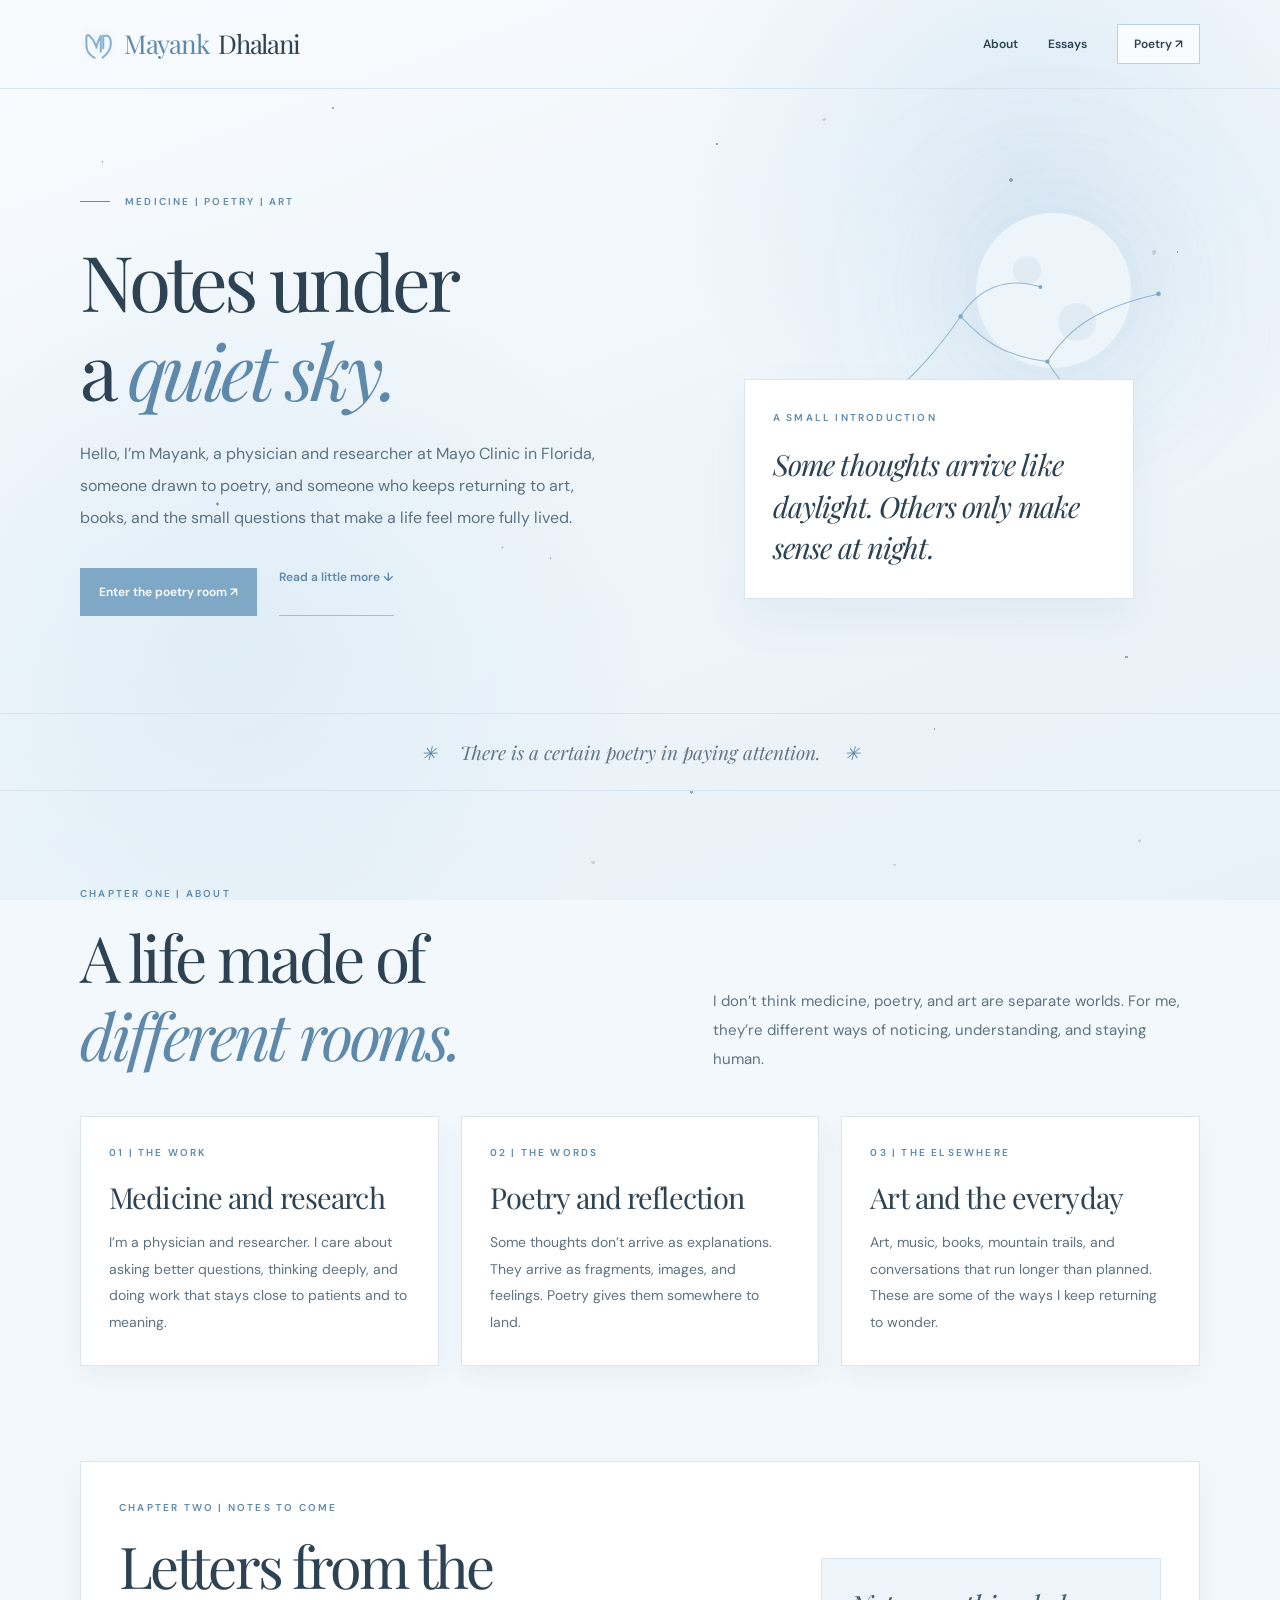
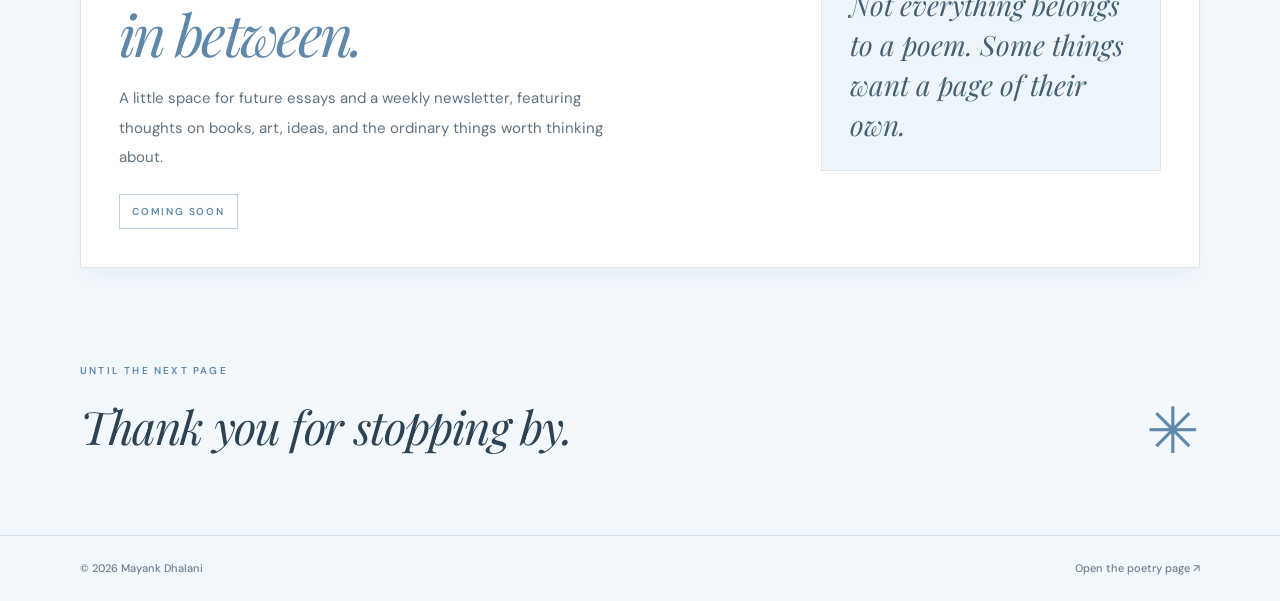
==== commit 68944d31: "Refresh light-blue MD heart icon in homepage" ====
--- a/index.html
+++ b/index.html
@@ -6,7 +6,7 @@
   <meta name="theme-color" content="#f3f8fc">
   <meta name="description" content="Mayank Dhalani | medicine, poetry, art, and notes under a quiet sky.">
   <title>Mayank Dhalani | Notes Under a Quiet Sky</title>
-  <link rel="icon" href="favicon.svg" type="image/svg+xml">
+  <link rel="icon" href="favicon.svg?v=3" type="image/svg+xml">
   <link rel="preconnect" href="https://fonts.googleapis.com">
   <link rel="preconnect" href="https://fonts.gstatic.com" crossorigin>
   <link href="https://fonts.googleapis.com/css2?family=DM+Sans:wght@400;500;600;700&family=Playfair+Display:ital,wght@0,400;0,500;1,400;1,500&display=swap" rel="stylesheet">
@@ -34,7 +34,7 @@
 </head>
 <body>
   <div class="sky" aria-hidden="true"></div>
-  <header><nav class="container nav"><a class="brand" href="./"><img src="favicon.svg" alt=""><span>Mayank</span> Dhalani</a><div class="navlinks"><a href="#about">About</a><a href="#essays">Essays</a><a class="pill" href="poetry/">Poetry ↗</a></div></nav></header>
+  <header><nav class="container nav"><a class="brand" href="./"><img src="favicon.svg?v=3" alt=""><span>Mayank</span> Dhalani</a><div class="navlinks"><a href="#about">About</a><a href="#essays">Essays</a><a class="pill" href="poetry/">Poetry ↗</a></div></nav></header>
   <main>
     <section class="hero container">
       <div>
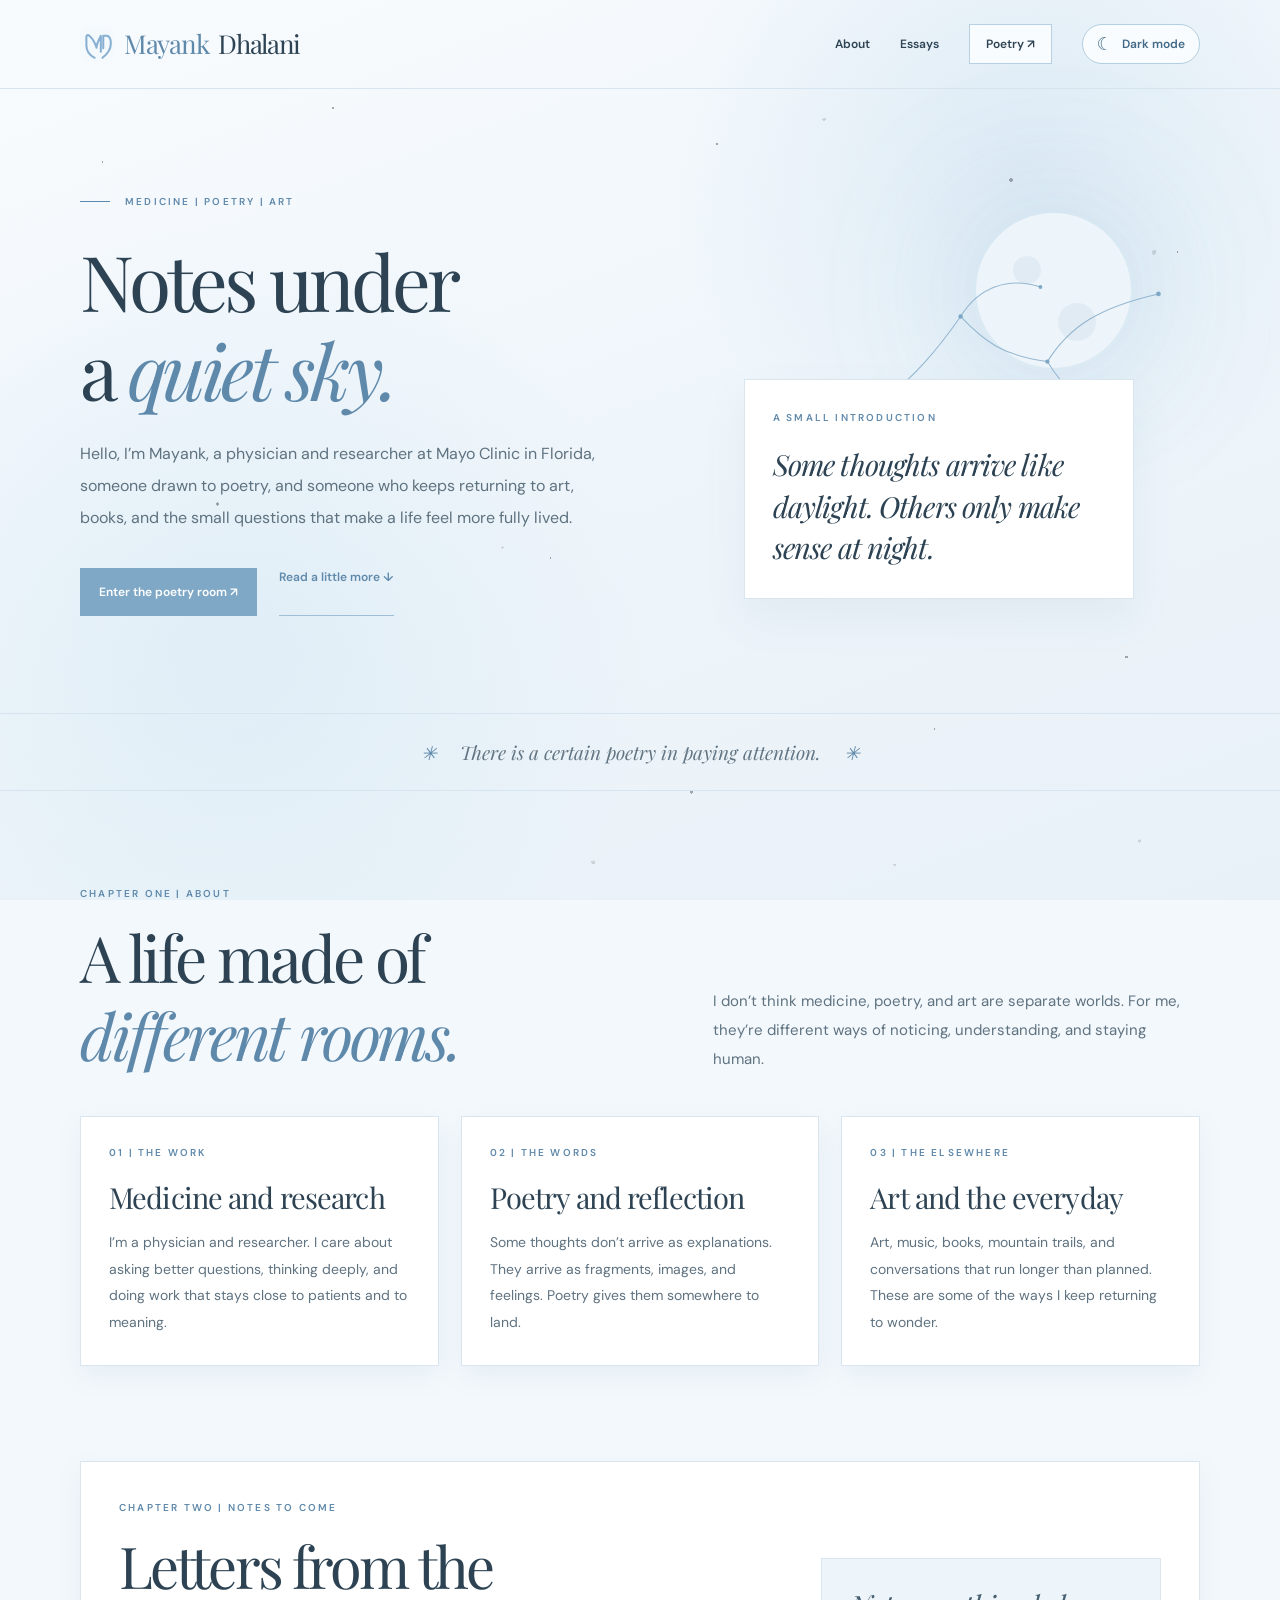
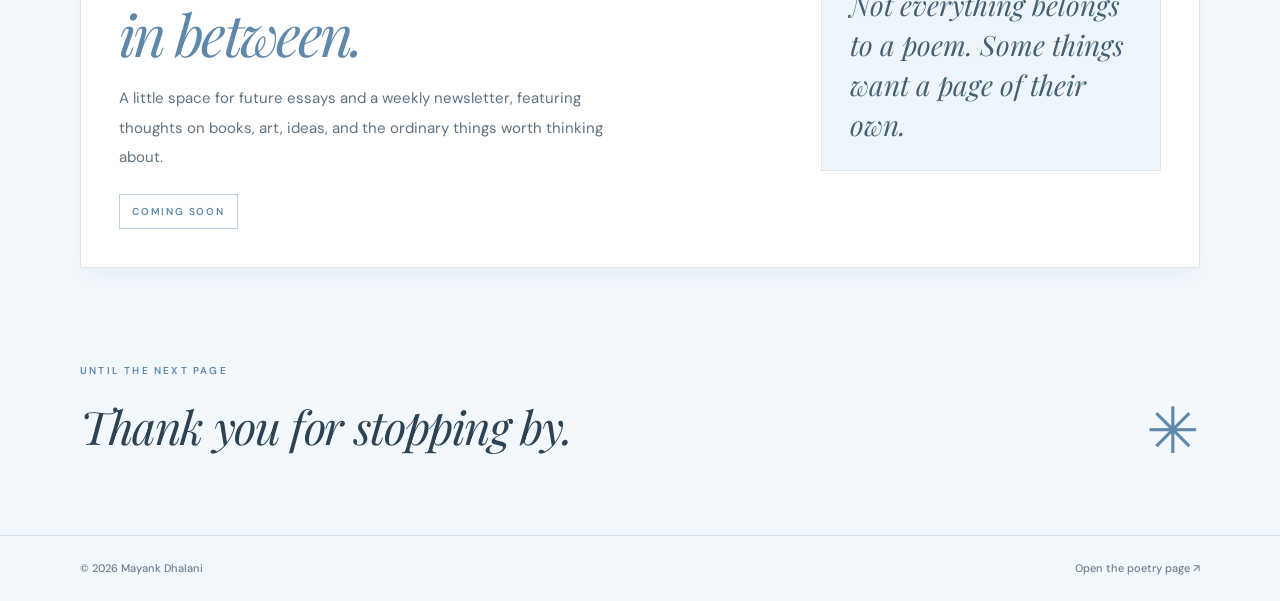
==== commit a83c4389: "Add accessible dark blue mode switch to homepage" ====
--- a/index.html
+++ b/index.html
@@ -4,6 +4,7 @@
   <meta charset="utf-8">
   <meta name="viewport" content="width=device-width, initial-scale=1">
   <meta name="theme-color" content="#f3f8fc">
+  <script>try{if(localStorage.getItem("mayank-site-theme")==="dark")document.documentElement.dataset.theme="dark"}catch(_){}</script>
   <meta name="description" content="Mayank Dhalani | medicine, poetry, art, and notes under a quiet sky.">
   <title>Mayank Dhalani | Notes Under a Quiet Sky</title>
   <link rel="icon" href="favicon.svg?v=3" type="image/svg+xml">
@@ -31,10 +32,11 @@
     @media(max-width:860px){.container{width:min(100% - 54px,720px)}.hero{grid-template-columns:1fr;gap:28px;padding-top:74px}.hero-art{height:350px}.section-head,.essay-box{grid-template-columns:1fr;gap:22px}.cards{grid-template-columns:1fr}.essay-note{justify-self:start}.signoff{padding-bottom:60px}}
     @media(max-width:620px){.container{width:calc(100% - 38px)}.nav{min-height:74px}.brand{font-size:21px}.brand img{width:30px;height:30px}.navlinks{gap:14px}.navlinks a{font-size:11px}.hero h1{font-size:clamp(50px,12vw,68px)}.note-card{left:2%;width:92%}.hero-art{height:330px}.about{padding:72px 0}.essay-box{padding:28px}.signoff{flex-wrap:wrap}.star{font-size:48px}}
   </style>
+  <link rel="stylesheet" href="theme.css?v=1">
 </head>
-<body>
+<body class="page-home">
   <div class="sky" aria-hidden="true"></div>
-  <header><nav class="container nav"><a class="brand" href="./"><img src="favicon.svg?v=3" alt=""><span>Mayank</span> Dhalani</a><div class="navlinks"><a href="#about">About</a><a href="#essays">Essays</a><a class="pill" href="poetry/">Poetry ↗</a></div></nav></header>
+  <header><nav class="container nav"><a class="brand" href="./"><img src="favicon.svg?v=3" alt=""><span>Mayank</span> Dhalani</a><div class="navlinks"><a href="#about">About</a><a href="#essays">Essays</a><a class="pill" href="poetry/">Poetry ↗</a><button type="button" class="theme-toggle" data-theme-toggle aria-label="Switch to dark mode" aria-pressed="false"><span class="theme-icon" aria-hidden="true">☾</span><span data-theme-label>Dark mode</span></button></div></nav></header>
   <main>
     <section class="hero container">
       <div>
@@ -63,4 +65,5 @@
   </main>
   <footer><div class="container footer-inner"><p>© <span id="year"></span> Mayank Dhalani</p><a href="poetry/">Open the poetry page ↗</a></div></footer>
   <script>document.getElementById('year').textContent=new Date().getFullYear();</script>
+  <script src="theme.js?v=1"></script>
 </body></html>
--- a/theme.css
+++ b/theme.css
@@ -0,0 +1,244 @@
+/* Shared light/dark switch. Light mode retains the site's existing soft blue design. */
+.theme-toggle {
+  display: inline-flex;
+  align-items: center;
+  justify-content: center;
+  gap: 9px;
+  min-height: 40px;
+  padding: 9px 14px;
+  border: 1px solid #b3cede;
+  border-radius: 999px;
+  background: #f8fcff;
+  color: #426986;
+  font: 600 12px/1.4 "DM Sans",system-ui,sans-serif;
+  white-space: nowrap;
+  cursor: pointer;
+  transition: background-color .18s,border-color .18s,color .18s;
+}
+.theme-toggle:hover { background: #e8f3fb; border-color: #83afce; }
+.theme-toggle:focus-visible { outline: 3px solid #6e9fc5; outline-offset: 3px; }
+.theme-icon { font-size: 18px; line-height: 1; font-weight: 400; }
+@media(max-width:820px) {
+  .nav { flex-wrap: wrap; padding-block: 10px; }
+  .navlinks { flex-wrap: wrap; row-gap: 10px; }
+}
+@media(max-width:620px) {
+  .nav { justify-content: center; }
+  .nav .brand { width:100%; justify-content:center; }
+  .navlinks { width:100%; justify-content:center; gap: 12px 16px; }
+  .theme-toggle { padding: 8px 12px; font-size: 11px; min-height:36px; }
+}
+@media(prefers-reduced-motion:reduce) { .theme-toggle { transition:none; } }
+
+/* The darkness draws from van Gogh's cobalt, Prussian blue and starlight yellow. */
+html[data-theme="dark"] {
+  color-scheme: dark;
+  --bg: #09172d;
+  --bg-soft: #152b4a;
+  --paper: #152744;
+  --paper-soft: #1b3154;
+  --panel: #162947;
+  --panel-soft: #1b3152;
+  --accent: #ecd178;
+  --accent-deep: #f2d982;
+  --text: #f5f2e6;
+  --muted: #d0dceb;
+  --line: #405575;
+}
+html[data-theme="dark"] body {
+  background: #09172d;
+  color: #f5f2e6;
+}
+html[data-theme="dark"] .theme-toggle {
+  border-color: #d2b96b;
+  background: #273e62;
+  color: #fbe3a2;
+}
+html[data-theme="dark"] .theme-toggle:hover { background: #36527a; }
+html[data-theme="dark"] header,
+html[data-theme="dark"] footer,
+html[data-theme="dark"] .divider,
+html[data-theme="dark"] .running { border-color: #435979; }
+html[data-theme="dark"] .brand,
+html[data-theme="dark"] .navlinks a,
+html[data-theme="dark"] .navlinks .selected { color: #f4f0e4; }
+html[data-theme="dark"] .brand span { color: #f1d781; }
+html[data-theme="dark"] .navlinks a:hover,
+html[data-theme="dark"] .navlinks .selected { color: #ffe4a0; }
+html[data-theme="dark"] .navlinks .selected { border-color:#eacb71; }
+html[data-theme="dark"] .running { color: #c6d6e6; }
+html[data-theme="dark"] .eyebrow,
+html[data-theme="dark"] .section-head .micro,
+html[data-theme="dark"] .count,
+html[data-theme="dark"] .num,
+html[data-theme="dark"] .ending .micro,
+html[data-theme="dark"] .signoff .micro { color: #f1d37f; }
+html[data-theme="dark"] .hero h1,
+html[data-theme="dark"] .section-head h2,
+html[data-theme="dark"] .ending h2,
+html[data-theme="dark"] .signoff h2 { color: #f9f1df; }
+html[data-theme="dark"] .hero h1 em,
+html[data-theme="dark"] .section-head h2 em { color: #f1d37f; }
+html[data-theme="dark"] .hero p,
+html[data-theme="dark"] .section-head p { color: #d0dcec; }
+html[data-theme="dark"] .divider p { color: #e1d9c7; }
+html[data-theme="dark"] .divider span { color: #efce73; }
+html[data-theme="dark"] .footer-inner p,
+html[data-theme="dark"] .footer-inner a { color: #c3d0de; }
+
+/* Homepage: a dark-blue night-sky, not a flat black rectangle. */
+html[data-theme="dark"] body.page-home .sky {
+  background:
+    radial-gradient(circle at 76% 21%, rgba(109,146,199,.35), transparent 18%),
+    radial-gradient(ellipse at 71% 36%, rgba(56,88,160,.42), transparent 36%),
+    radial-gradient(ellipse at 20% 74%, rgba(32,71,132,.52), transparent 42%),
+    linear-gradient(160deg,#08152b 0%,#112c50 56%,#07152a 100%);
+}
+html[data-theme="dark"] body.page-home .sky::before {
+  opacity: .72;
+  filter: none;
+}
+html[data-theme="dark"] body.page-home .sky::after {
+  opacity: .32;
+  filter: none;
+}
+html[data-theme="dark"] body.page-home .hero p { color:#d6e2f1; }
+html[data-theme="dark"] body.page-home .moon {
+  background: #f1da8b;
+  box-shadow: 0 0 36px rgba(255,226,146,.65),0 0 112px rgba(248,204,103,.28);
+}
+html[data-theme="dark"] body.page-home .moon::after { background: #d2b86c; }
+html[data-theme="dark"] body.page-home .constellation { opacity: .85; }
+html[data-theme="dark"] body.page-home .constellation svg g:first-child { stroke:#e6d187; }
+html[data-theme="dark"] body.page-home .constellation svg g:last-child { fill:#f2dfae; }
+html[data-theme="dark"] body.page-home .note-card {
+  background: linear-gradient(140deg,rgba(20,41,75,.98),rgba(11,27,53,.97));
+  border-color: #9aa66f;
+  box-shadow: 0 19px 42px rgba(0,7,22,.35);
+}
+html[data-theme="dark"] body.page-home .note-card p { color: #f6f1de; }
+html[data-theme="dark"] body.page-home .note-card .micro { color: #efce7b; }
+html[data-theme="dark"] body.page-home .button {
+  background: #e8c86a;
+  border-color: #e8c86a;
+  color: #101f35;
+}
+html[data-theme="dark"] body.page-home .button:hover { background: #ffe39b; }
+html[data-theme="dark"] body.page-home .textlink { color:#f2d785; border-color:#f2d785; }
+html[data-theme="dark"] body.page-home .navlinks .pill { background: #172d50; border-color: #6a7d97; }
+html[data-theme="dark"] body.page-home .cards .card {
+  background: linear-gradient(155deg,#19335a,#102540);
+  border-color:#4c6181;
+  box-shadow:0 14px 30px rgba(1,10,24,.15);
+}
+html[data-theme="dark"] body.page-home .cards .card h3 { color:#f9efd9; }
+html[data-theme="dark"] body.page-home .cards .card p { color:#ccd8e8; }
+html[data-theme="dark"] body.page-home .cards .card .micro { color:#ebcf85!important; }
+html[data-theme="dark"] body.page-home .essay-box {
+  background: linear-gradient(130deg,#1a3557,#0e2444);
+  border-color: #586d89;
+  box-shadow: 0 14px 32px rgba(1,10,24,.15);
+}
+html[data-theme="dark"] body.page-home .essay-box p { color:#ccd9e9; }
+html[data-theme="dark"] body.page-home .essay-box .micro { color:#edcf85!important; }
+html[data-theme="dark"] body.page-home .essay-box h2 { color:#f5ebd7; }
+html[data-theme="dark"] body.page-home .essay-box h2 em { color:#f0d37f; }
+html[data-theme="dark"] body.page-home .status { color:#f4d787; border-color:#adab84; }
+html[data-theme="dark"] body.page-home .essay-note {
+  background:#203b60; border-color:#637892;
+}
+html[data-theme="dark"] body.page-home .essay-note p { color:#f4ecd9; }
+html[data-theme="dark"] body.page-home .star { color:#f0d47f; }
+
+/* The poetry page, in cobalt, ultramarine and soft swirling starlight. */
+html[data-theme="dark"] body.page-poetry .bg {
+  background:
+    radial-gradient(ellipse at 74% 13%,rgba(234,199,93,.17),transparent 21%),
+    radial-gradient(ellipse at 68% 30%,rgba(68,104,183,.51),transparent 33%),
+    radial-gradient(ellipse at 23% 65%,rgba(31,77,148,.42),transparent 45%),
+    linear-gradient(146deg,#071329 0%,#193866 58%,#091a34 100%);
+}
+html[data-theme="dark"] body.page-poetry .swirl {
+  opacity: .62;
+  filter: none;
+  background:
+    radial-gradient(ellipse at 73% 24%,transparent 0 34%,rgba(230,197,96,.12) 35% 36%,transparent 37%),
+    radial-gradient(ellipse at 65% 25%,transparent 0 28%,rgba(118,167,232,.28) 29% 30%,transparent 31%),
+    radial-gradient(ellipse at 74% 19%,transparent 0 44%,rgba(81,143,211,.17) 45% 46%,transparent 47%),
+    radial-gradient(ellipse at 31% 57%,transparent 0 19%,rgba(233,201,101,.11) 20% 21%,transparent 22%);
+}
+html[data-theme="dark"] body.page-poetry .stars::before { opacity:.8;filter:none; }
+html[data-theme="dark"] body.page-poetry .stars::after { opacity:.32;filter:none; }
+html[data-theme="dark"] body.page-poetry .scene {
+  background: #09162c;
+  border: 7px solid #c4ab71;
+  border-radius: 8px;
+  box-shadow: 0 21px 48px rgba(0,5,22,.5), 0 0 0 1px #314965;
+  overflow: hidden;
+}
+html[data-theme="dark"] body.page-poetry .scene .moon,
+html[data-theme="dark"] body.page-poetry .scene .swirl-lines { display:none; }
+.starry-painting { display:none; }
+.painting-credit { display:none; }
+html[data-theme="dark"] body.page-poetry .scene .starry-painting {
+  display:block;
+  position:absolute;
+  inset:0;
+  width:100%;
+  height:100%;
+  object-fit:contain;
+  background: #08152d;
+}
+html[data-theme="dark"] body.page-poetry .scene .painting-credit {
+  position:absolute;
+  display:block;
+  z-index:2;
+  left:0;right:0;bottom:0;
+  padding:9px 11px;
+  background:linear-gradient(0deg,rgba(3,13,32,.94),rgba(3,13,32,.50));
+  text-align:center;
+  font:500 10px/1.6 "DM Sans",system-ui,sans-serif;
+  color:#f4ecd8;
+  letter-spacing:.02em;
+}
+html[data-theme="dark"] body.page-poetry .painting-credit a {
+  color:#ffe6a1; border:0; text-decoration:underline; text-underline-offset:3px;
+}
+html[data-theme="dark"] body.page-poetry .search {
+  background: #112846; border-color:#5c7194;
+  color:#f7f3e5;
+}
+html[data-theme="dark"] body.page-poetry .search::placeholder { color:#b3c4d6; }
+html[data-theme="dark"] body.page-poetry .searchwrap { color:#d3ddec; }
+html[data-theme="dark"] body.page-poetry .item { border-color:#435a7d; }
+html[data-theme="dark"] body.page-poetry .item:hover { background:rgba(84,130,186,.14); }
+html[data-theme="dark"] body.page-poetry .item h3 a { color:#f6f1e6; }
+html[data-theme="dark"] body.page-poetry .item h3 a:hover { color:#ffdd82; }
+html[data-theme="dark"] body.page-poetry .date { color:#b8c9dc; }
+html[data-theme="dark"] body.page-poetry .excerpt { color:#ced8e4; }
+html[data-theme="dark"] body.page-poetry .read,
+html[data-theme="dark"] body.page-poetry .hero a { color:#f3d685;border-color:#e8d083; }
+html[data-theme="dark"] body.page-poetry .reader { color:#e7e9ed; }
+html[data-theme="dark"] body.page-poetry .reader h1 { color:#f7edd4; }
+html[data-theme="dark"] body.page-poetry .reader-date { color:#f0d17c; }
+html[data-theme="dark"] body.page-poetry .line { background:#566986; }
+html[data-theme="dark"] body.page-poetry .back,
+html[data-theme="dark"] body.page-poetry .actions a { color:#f3d788;border-color:#ddc57b; }
+html[data-theme="dark"] body.page-poetry .body { color:#e4e9f0; }
+html[data-theme="dark"] body.page-poetry .art {
+  background: #17243a;
+  border-color: #66799a;
+  box-shadow: 0 18px 40px rgba(0,5,18,.28);
+}
+html[data-theme="dark"] body.page-poetry .art img { background:#152039; }
+html[data-theme="dark"] body.page-poetry .art figcaption { color:#cad6e8; }
+html[data-theme="dark"] body.page-poetry .poem-navigation { border-color:#506787; }
+html[data-theme="dark"] body.page-poetry .poem-nav-link {
+  background:#152d51; border-color:#4d6485;
+}
+html[data-theme="dark"] body.page-poetry .poem-nav-link:hover {
+  background:#204270; border-color:#dfbf79;
+}
+html[data-theme="dark"] body.page-poetry .poem-nav-link small { color:#f2d783; }
+html[data-theme="dark"] body.page-poetry .poem-nav-link strong { color:#f7efe0; }
+html[data-theme="dark"] body.page-poetry .ending h2 { color:#f6edda; }
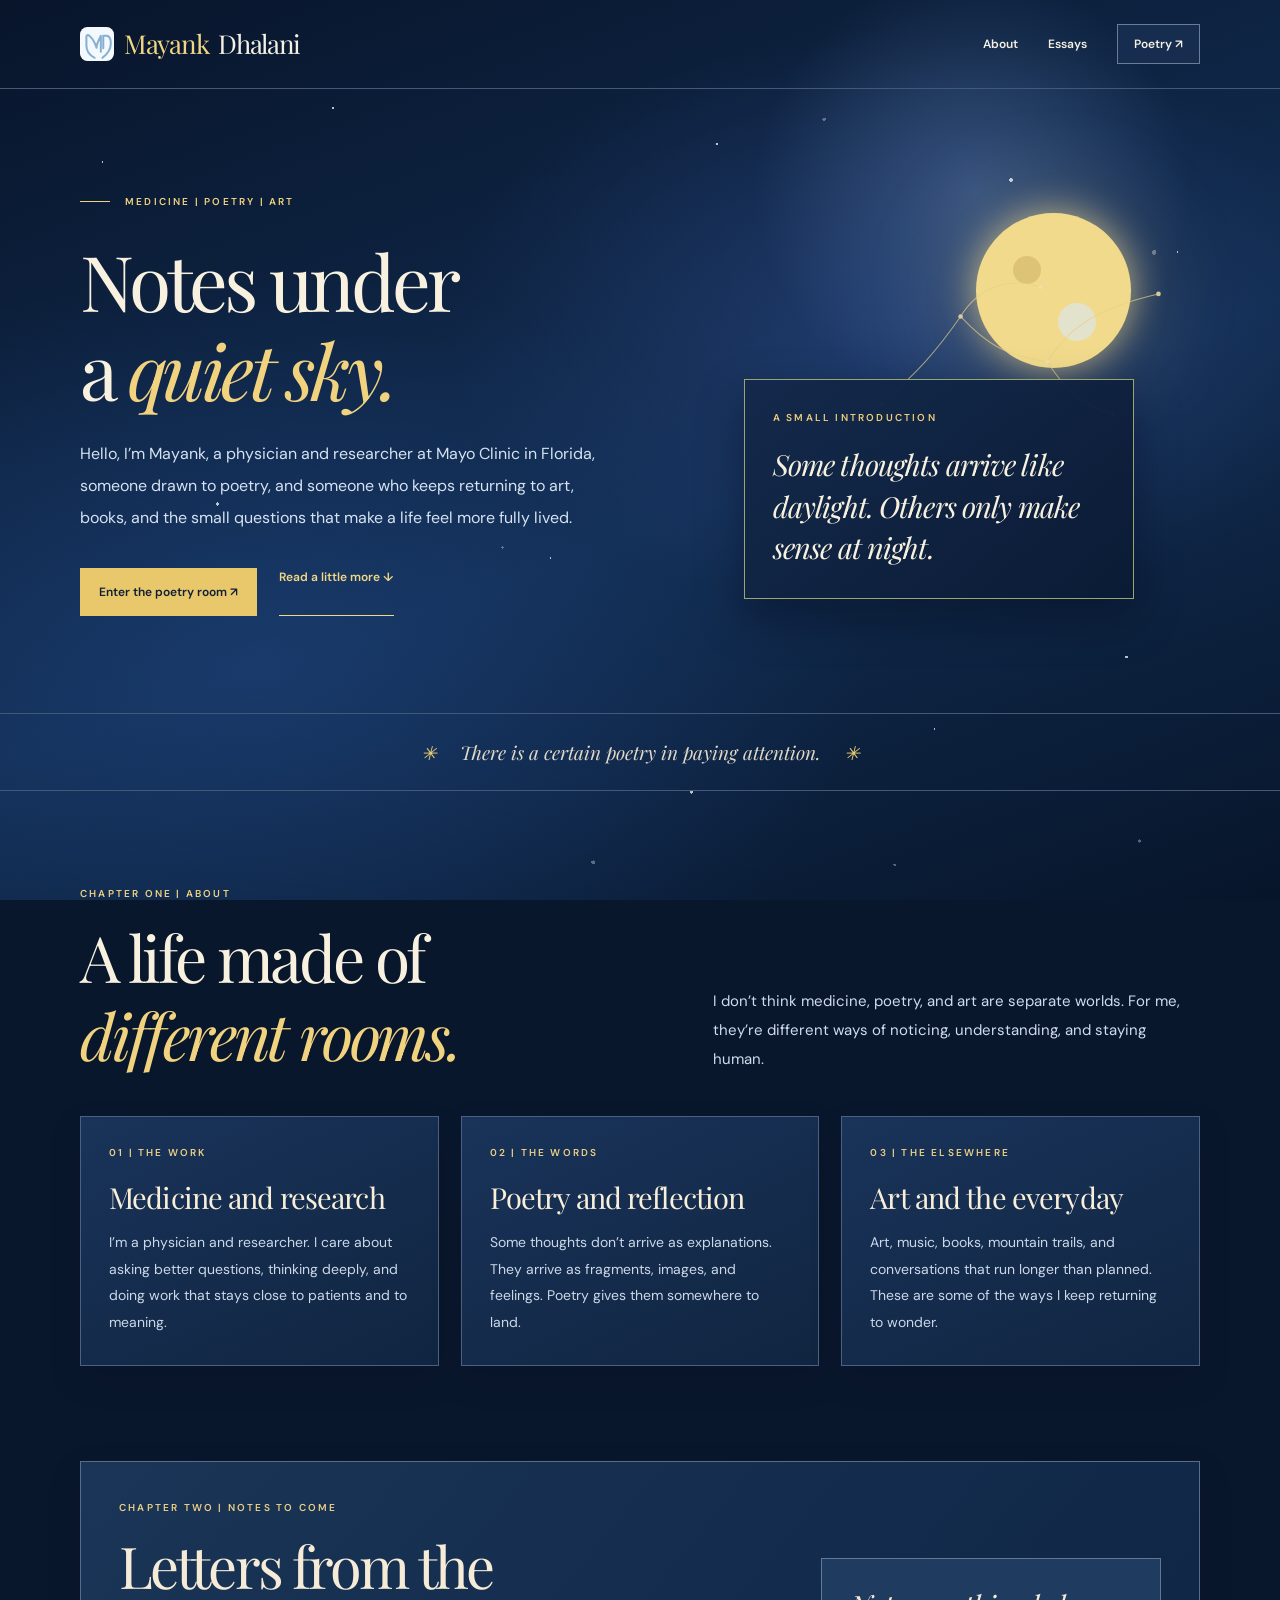
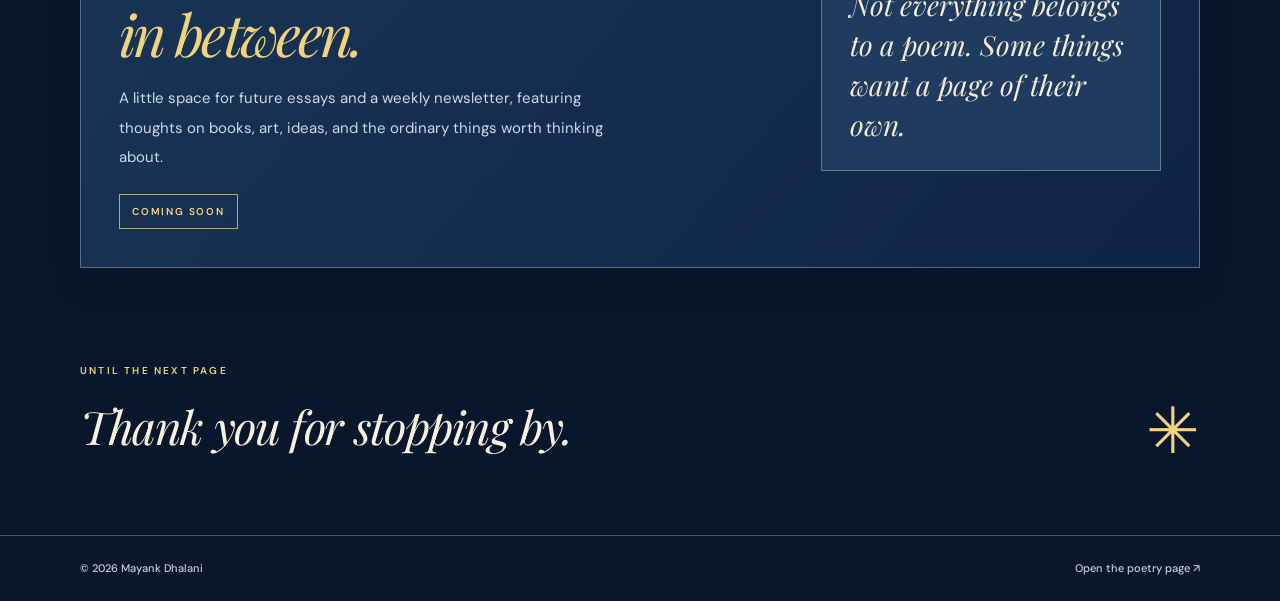
==== commit c2596c4e: "Make Van Gogh blue night the permanent homepage appearance" ====
--- a/index.html
+++ b/index.html
@@ -1,10 +1,9 @@
 <!doctype html>
-<html lang="en">
+<html lang="en" data-theme="dark">
 <head>
   <meta charset="utf-8">
   <meta name="viewport" content="width=device-width, initial-scale=1">
-  <meta name="theme-color" content="#f3f8fc">
-  <script>try{if(localStorage.getItem("mayank-site-theme")==="dark")document.documentElement.dataset.theme="dark"}catch(_){}</script>
+  <meta name="theme-color" content="#09172d">
   <meta name="description" content="Mayank Dhalani | medicine, poetry, art, and notes under a quiet sky.">
   <title>Mayank Dhalani | Notes Under a Quiet Sky</title>
   <link rel="icon" href="favicon.svg?v=3" type="image/svg+xml">
@@ -36,7 +35,7 @@
 </head>
 <body class="page-home">
   <div class="sky" aria-hidden="true"></div>
-  <header><nav class="container nav"><a class="brand" href="./"><img src="favicon.svg?v=3" alt=""><span>Mayank</span> Dhalani</a><div class="navlinks"><a href="#about">About</a><a href="#essays">Essays</a><a class="pill" href="poetry/">Poetry ↗</a><button type="button" class="theme-toggle" data-theme-toggle aria-label="Switch to dark mode" aria-pressed="false"><span class="theme-icon" aria-hidden="true">☾</span><span data-theme-label>Dark mode</span></button></div></nav></header>
+  <header><nav class="container nav"><a class="brand" href="./"><img src="favicon.svg?v=3" alt=""><span>Mayank</span> Dhalani</a><div class="navlinks"><a href="#about">About</a><a href="#essays">Essays</a><a class="pill" href="poetry/">Poetry ↗</a></div></nav></header>
   <main>
     <section class="hero container">
       <div>
@@ -65,5 +64,4 @@
   </main>
   <footer><div class="container footer-inner"><p>© <span id="year"></span> Mayank Dhalani</p><a href="poetry/">Open the poetry page ↗</a></div></footer>
   <script>document.getElementById('year').textContent=new Date().getFullYear();</script>
-  <script src="theme.js?v=1"></script>
 </body></html>
--- a/theme.css
+++ b/theme.css
@@ -178,6 +178,7 @@
 }
 html[data-theme="dark"] body.page-poetry .scene .moon,
 html[data-theme="dark"] body.page-poetry .scene .swirl-lines { display:none; }
+.page-poetry .scene { margin:0; }
 .starry-painting { display:none; }
 .painting-credit { display:none; }
 html[data-theme="dark"] body.page-poetry .scene .starry-painting {
@@ -202,6 +203,7 @@
   letter-spacing:.02em;
 }
 html[data-theme="dark"] body.page-poetry .painting-credit a {
+  display:inline; margin:0; padding:0; font:inherit;
   color:#ffe6a1; border:0; text-decoration:underline; text-underline-offset:3px;
 }
 html[data-theme="dark"] body.page-poetry .search {
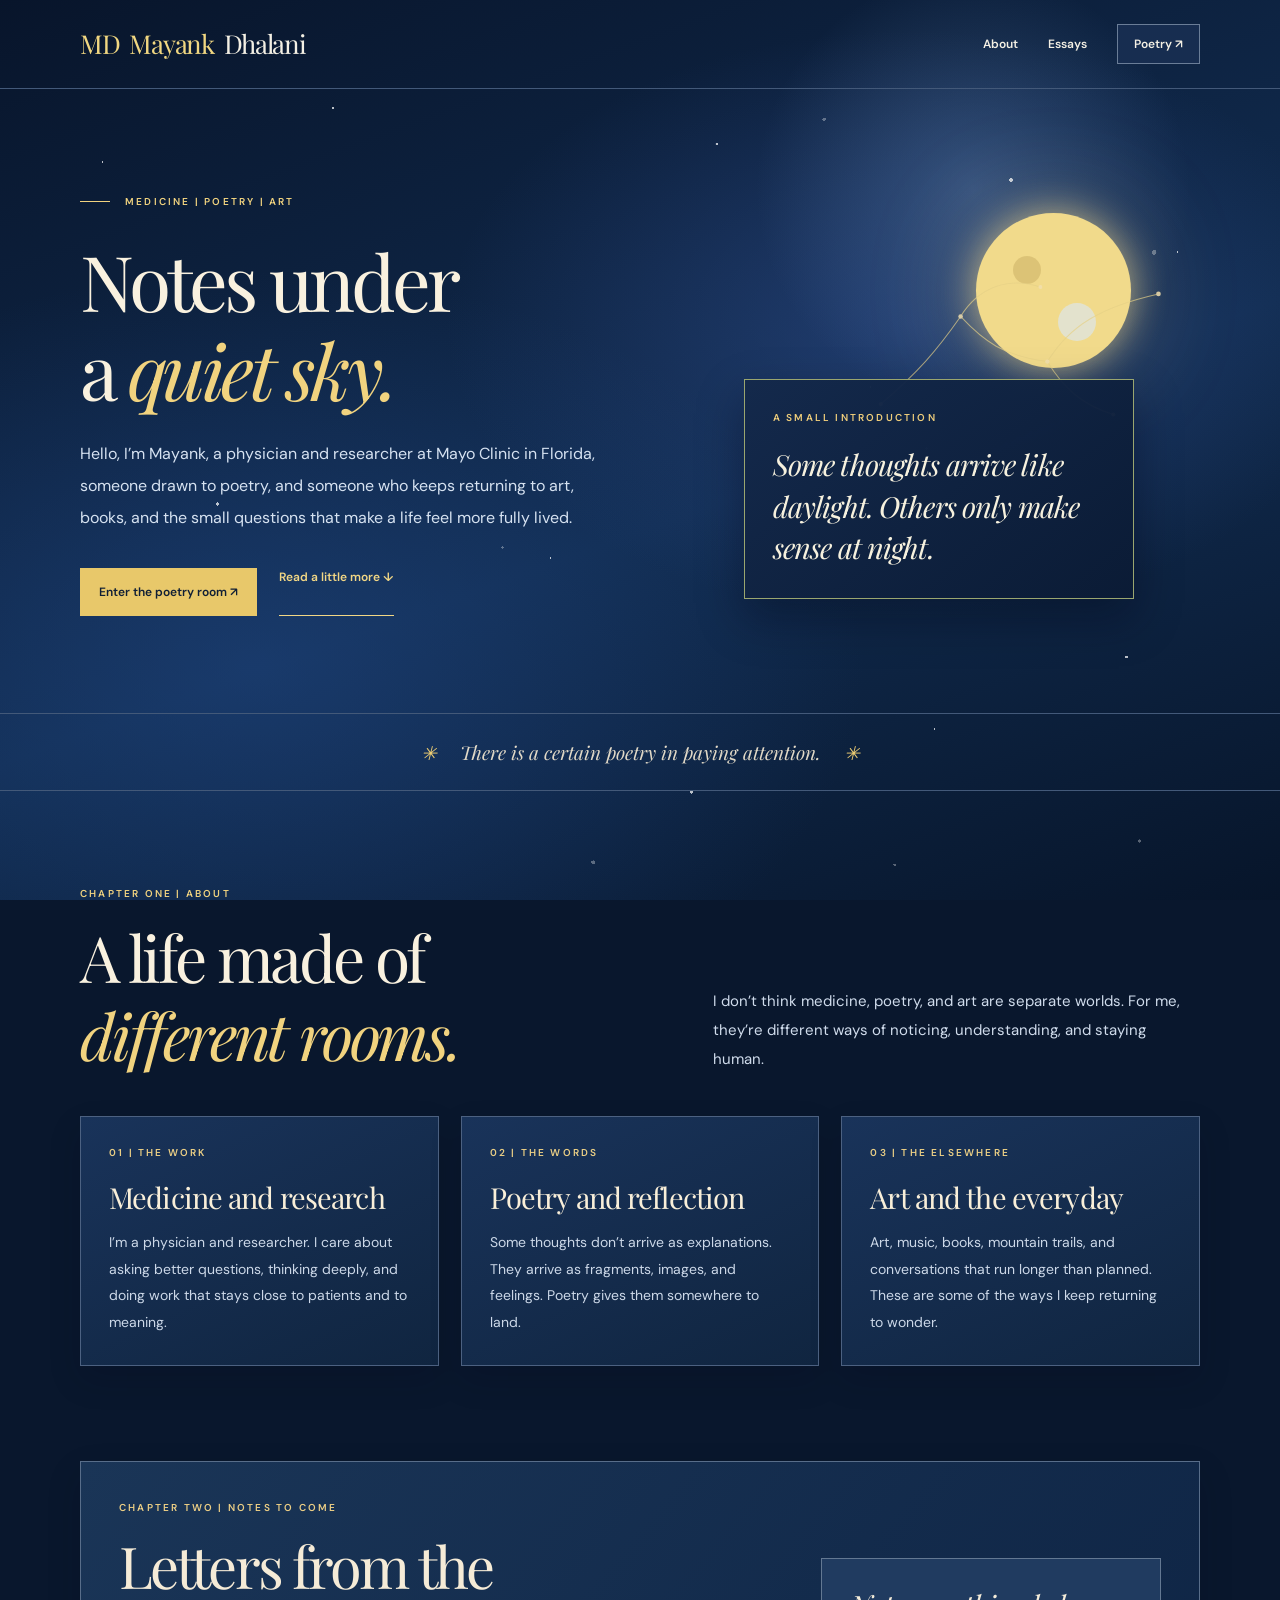
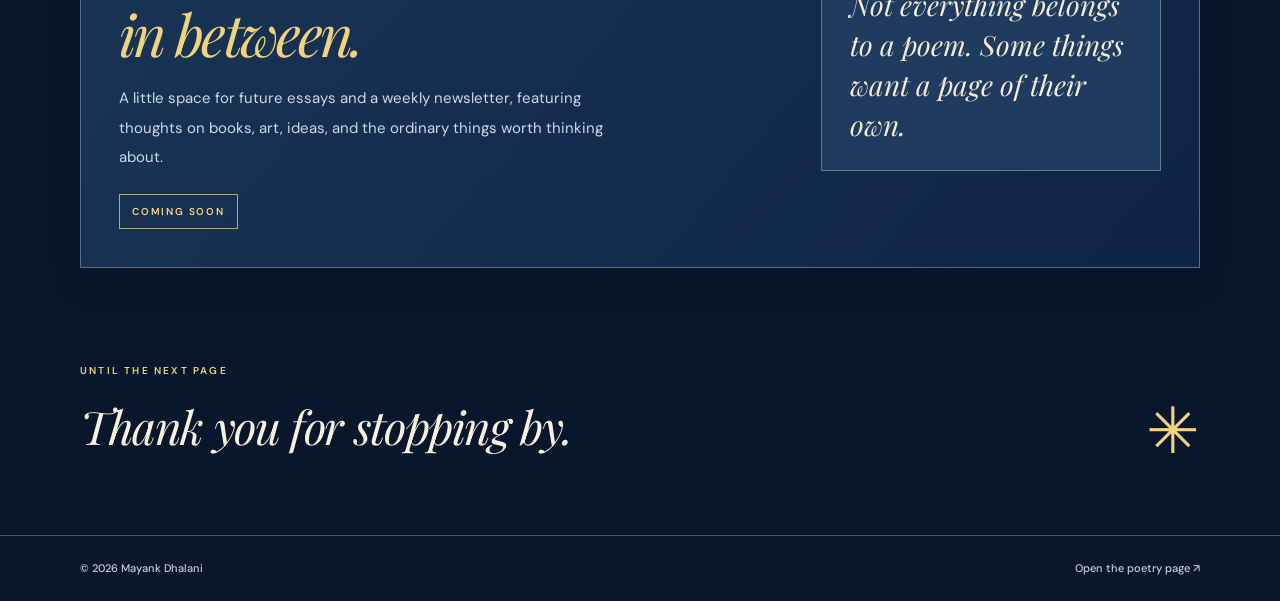
==== commit a13a335b: "Use golden MD lettermark across website header" ====
--- a/index.html
+++ b/index.html
@@ -6,7 +6,7 @@
   <meta name="theme-color" content="#09172d">
   <meta name="description" content="Mayank Dhalani | medicine, poetry, art, and notes under a quiet sky.">
   <title>Mayank Dhalani | Notes Under a Quiet Sky</title>
-  <link rel="icon" href="favicon.svg?v=3" type="image/svg+xml">
+  <link rel="icon" href="favicon.svg?v=4" type="image/svg+xml">
   <link rel="preconnect" href="https://fonts.googleapis.com">
   <link rel="preconnect" href="https://fonts.gstatic.com" crossorigin>
   <link href="https://fonts.googleapis.com/css2?family=DM+Sans:wght@400;500;600;700&family=Playfair+Display:ital,wght@0,400;0,500;1,400;1,500&display=swap" rel="stylesheet">
@@ -31,11 +31,11 @@
     @media(max-width:860px){.container{width:min(100% - 54px,720px)}.hero{grid-template-columns:1fr;gap:28px;padding-top:74px}.hero-art{height:350px}.section-head,.essay-box{grid-template-columns:1fr;gap:22px}.cards{grid-template-columns:1fr}.essay-note{justify-self:start}.signoff{padding-bottom:60px}}
     @media(max-width:620px){.container{width:calc(100% - 38px)}.nav{min-height:74px}.brand{font-size:21px}.brand img{width:30px;height:30px}.navlinks{gap:14px}.navlinks a{font-size:11px}.hero h1{font-size:clamp(50px,12vw,68px)}.note-card{left:2%;width:92%}.hero-art{height:330px}.about{padding:72px 0}.essay-box{padding:28px}.signoff{flex-wrap:wrap}.star{font-size:48px}}
   </style>
-  <link rel="stylesheet" href="theme.css?v=1">
+  <link rel="stylesheet" href="theme.css?v=3">
 </head>
 <body class="page-home">
   <div class="sky" aria-hidden="true"></div>
-  <header><nav class="container nav"><a class="brand" href="./"><img src="favicon.svg?v=3" alt=""><span>Mayank</span> Dhalani</a><div class="navlinks"><a href="#about">About</a><a href="#essays">Essays</a><a class="pill" href="poetry/">Poetry ↗</a></div></nav></header>
+  <header><nav class="container nav"><a class="brand" href="./"><span class="brand-monogram" aria-hidden="true">MD</span><span>Mayank</span> Dhalani</a><div class="navlinks"><a href="#about">About</a><a href="#essays">Essays</a><a class="pill" href="poetry/">Poetry ↗</a></div></nav></header>
   <main>
     <section class="hero container">
       <div>
--- a/theme.css
+++ b/theme.css
@@ -244,3 +244,124 @@
 html[data-theme="dark"] body.page-poetry .poem-nav-link small { color:#f2d783; }
 html[data-theme="dark"] body.page-poetry .poem-nav-link strong { color:#f7efe0; }
 html[data-theme="dark"] body.page-poetry .ending h2 { color:#f6edda; }
+
+
+/* PERMANENT DARK SITE, LIGHT POEM READER
+   The poetry archive keeps the deep Van Gogh blues.
+   Only an opened individual poem switches to an airy paper reading surface.
+   Specificity intentionally exceeds the archive's dark-theme rules above. */
+html[data-theme="dark"] body.page-poetry.reading-mode {
+  color-scheme: light;
+  --text: #263b4d;
+  --muted: #4f6473;
+  --line: #dce7f0;
+  --accent: #3f6f96;
+  --accent-deep: #315f83;
+  background: #fbfdff;
+  color: #263b4d;
+}
+html[data-theme="dark"] body.page-poetry.reading-mode .bg,
+html[data-theme="dark"] body.page-poetry.reading-mode .swirl,
+html[data-theme="dark"] body.page-poetry.reading-mode .stars {
+  display: none;
+}
+html[data-theme="dark"] body.page-poetry.reading-mode header,
+html[data-theme="dark"] body.page-poetry.reading-mode .running,
+html[data-theme="dark"] body.page-poetry.reading-mode footer {
+  background: #fbfdff;
+  border-color: #dce7f0;
+}
+html[data-theme="dark"] body.page-poetry.reading-mode .brand,
+html[data-theme="dark"] body.page-poetry.reading-mode .navlinks a {
+  color: #263b4d;
+}
+html[data-theme="dark"] body.page-poetry.reading-mode .brand span,
+html[data-theme="dark"] body.page-poetry.reading-mode .navlinks .selected,
+html[data-theme="dark"] body.page-poetry.reading-mode .navlinks a:hover {
+  color: #396d93;
+}
+html[data-theme="dark"] body.page-poetry.reading-mode .navlinks .selected {
+  border-color: #739fc0;
+}
+html[data-theme="dark"] body.page-poetry.reading-mode .running,
+html[data-theme="dark"] body.page-poetry.reading-mode .footer-inner p,
+html[data-theme="dark"] body.page-poetry.reading-mode .footer-inner a {
+  color: #607789;
+}
+html[data-theme="dark"] body.page-poetry.reading-mode .reader {
+  background: #fbfdff;
+  color: #263b4d;
+}
+html[data-theme="dark"] body.page-poetry.reading-mode .reader h1 {
+  color: #23384b;
+}
+html[data-theme="dark"] body.page-poetry.reading-mode .reader-date {
+  color: #3d6f97;
+}
+html[data-theme="dark"] body.page-poetry.reading-mode .back,
+html[data-theme="dark"] body.page-poetry.reading-mode .actions a {
+  color: #305f86;
+  border-color: #7ca7c9;
+}
+html[data-theme="dark"] body.page-poetry.reading-mode .back:hover,
+html[data-theme="dark"] body.page-poetry.reading-mode .actions a:hover {
+  color: #183e5e;
+}
+html[data-theme="dark"] body.page-poetry.reading-mode .line,
+html[data-theme="dark"] body.page-poetry.reading-mode .actions,
+html[data-theme="dark"] body.page-poetry.reading-mode .poem-navigation {
+  border-color: #d6e4ef;
+  background: transparent;
+}
+html[data-theme="dark"] body.page-poetry.reading-mode .line {
+  background: #d6e4ef;
+}
+html[data-theme="dark"] body.page-poetry.reading-mode .body {
+  color: #30465a;
+  font-size: clamp(19px, 2vw, 23px);
+  line-height: 2.08;
+}
+html[data-theme="dark"] body.page-poetry.reading-mode .body p {
+  color: #30465a;
+}
+html[data-theme="dark"] body.page-poetry.reading-mode .art {
+  background: #ffffff;
+  border: 1px solid #d6e4ef;
+  box-shadow: 0 16px 38px rgba(56, 87, 121, .08);
+  padding: clamp(15px, 3vw, 26px);
+}
+html[data-theme="dark"] body.page-poetry.reading-mode .art img {
+  background: #ffffff;
+  max-height: 610px;
+  object-fit: contain;
+}
+html[data-theme="dark"] body.page-poetry.reading-mode .art figcaption {
+  color: #617484;
+}
+html[data-theme="dark"] body.page-poetry.reading-mode .poem-nav-link {
+  background: #edf5fc;
+  border: 1px solid #cfdfeb;
+  color: #2a4963;
+}
+html[data-theme="dark"] body.page-poetry.reading-mode .poem-nav-link:hover {
+  background: #e3f0fa;
+  border-color: #91b4cf;
+}
+html[data-theme="dark"] body.page-poetry.reading-mode .poem-nav-link small {
+  color: #426f93;
+}
+html[data-theme="dark"] body.page-poetry.reading-mode .poem-nav-link strong {
+  color: #2b4256;
+}
+html[data-theme="dark"] body.page-poetry.reading-mode .ending {
+  background: #f2f7fc;
+  border-top: 1px solid #dce7f0;
+  padding-top: 66px;
+  margin-top: 8px;
+}
+html[data-theme="dark"] body.page-poetry.reading-mode .ending h2 {
+  color: #334c60;
+}
+html[data-theme="dark"] body.page-poetry.reading-mode .ending .micro {
+  color: #416e91;
+}
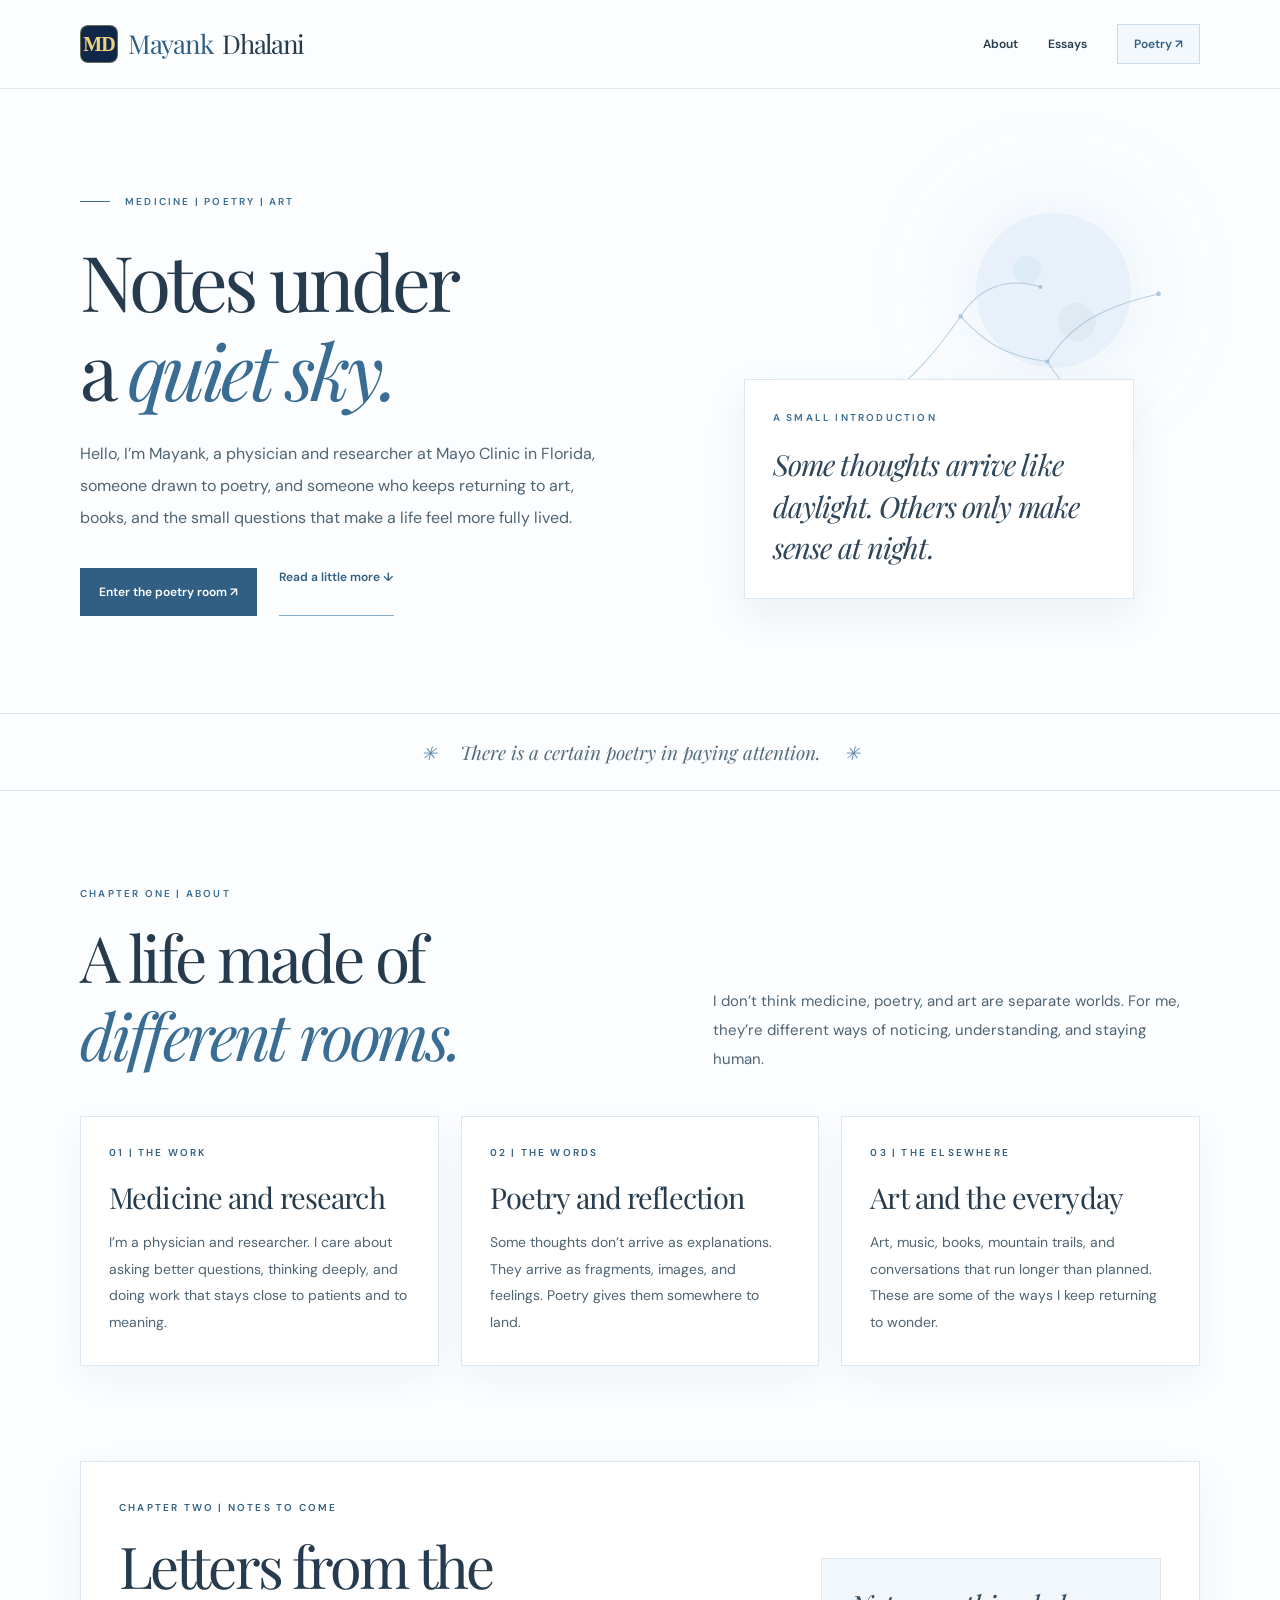
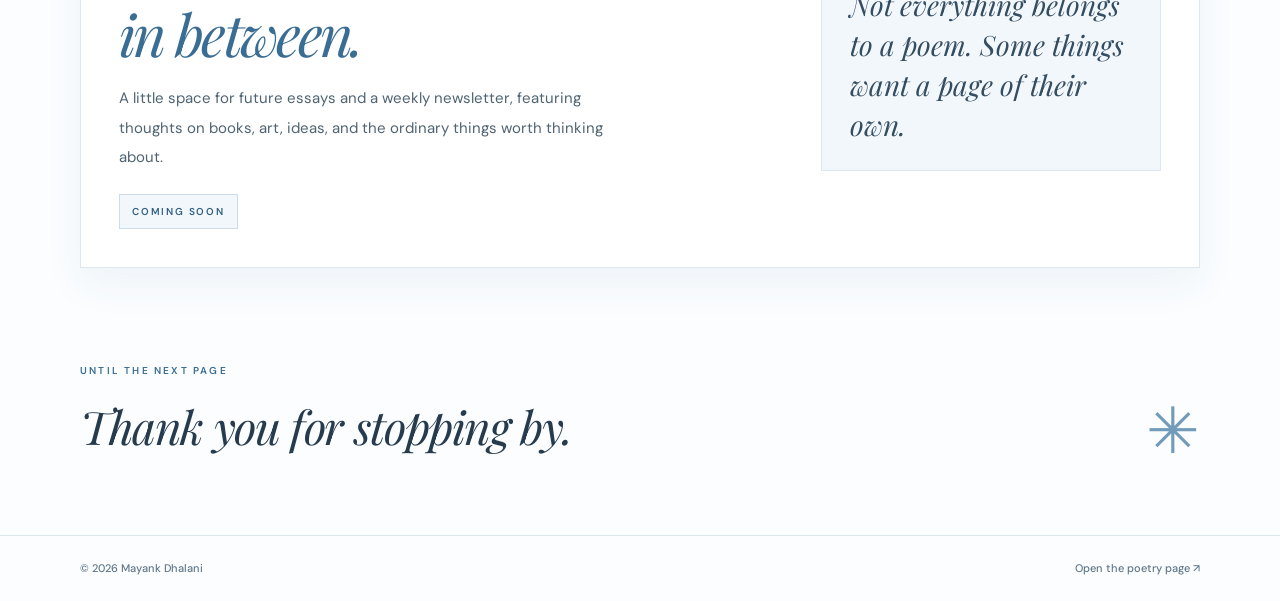
==== commit a4d819cb: "Apply consistent soft white-blue reading style to homepage" ====
--- a/index.html
+++ b/index.html
@@ -1,9 +1,9 @@
 <!doctype html>
-<html lang="en" data-theme="dark">
+<html lang="en">
 <head>
   <meta charset="utf-8">
   <meta name="viewport" content="width=device-width, initial-scale=1">
-  <meta name="theme-color" content="#09172d">
+  <meta name="theme-color" content="#fbfdff">
   <meta name="description" content="Mayank Dhalani | medicine, poetry, art, and notes under a quiet sky.">
   <title>Mayank Dhalani | Notes Under a Quiet Sky</title>
   <link rel="icon" href="favicon.svg?v=4" type="image/svg+xml">
@@ -31,7 +31,7 @@
     @media(max-width:860px){.container{width:min(100% - 54px,720px)}.hero{grid-template-columns:1fr;gap:28px;padding-top:74px}.hero-art{height:350px}.section-head,.essay-box{grid-template-columns:1fr;gap:22px}.cards{grid-template-columns:1fr}.essay-note{justify-self:start}.signoff{padding-bottom:60px}}
     @media(max-width:620px){.container{width:calc(100% - 38px)}.nav{min-height:74px}.brand{font-size:21px}.brand img{width:30px;height:30px}.navlinks{gap:14px}.navlinks a{font-size:11px}.hero h1{font-size:clamp(50px,12vw,68px)}.note-card{left:2%;width:92%}.hero-art{height:330px}.about{padding:72px 0}.essay-box{padding:28px}.signoff{flex-wrap:wrap}.star{font-size:48px}}
   </style>
-  <link rel="stylesheet" href="theme.css?v=3">
+  <link rel="stylesheet" href="theme.css?v=4">
 </head>
 <body class="page-home">
   <div class="sky" aria-hidden="true"></div>
--- a/theme.css
+++ b/theme.css
@@ -1,367 +1,255 @@
-/* Shared light/dark switch. Light mode retains the site's existing soft blue design. */
-.theme-toggle {
-  display: inline-flex;
-  align-items: center;
-  justify-content: center;
-  gap: 9px;
-  min-height: 40px;
-  padding: 9px 14px;
-  border: 1px solid #b3cede;
-  border-radius: 999px;
-  background: #f8fcff;
-  color: #426986;
-  font: 600 12px/1.4 "DM Sans",system-ui,sans-serif;
-  white-space: nowrap;
-  cursor: pointer;
-  transition: background-color .18s,border-color .18s,color .18s;
-}
-.theme-toggle:hover { background: #e8f3fb; border-color: #83afce; }
-.theme-toggle:focus-visible { outline: 3px solid #6e9fc5; outline-offset: 3px; }
-.theme-icon { font-size: 18px; line-height: 1; font-weight: 400; }
-@media(max-width:820px) {
-  .nav { flex-wrap: wrap; padding-block: 10px; }
-  .navlinks { flex-wrap: wrap; row-gap: 10px; }
-}
-@media(max-width:620px) {
-  .nav { justify-content: center; }
-  .nav .brand { width:100%; justify-content:center; }
-  .navlinks { width:100%; justify-content:center; gap: 12px 16px; }
-  .theme-toggle { padding: 8px 12px; font-size: 11px; min-height:36px; }
-}
-@media(prefers-reduced-motion:reduce) { .theme-toggle { transition:none; } }
-
-/* The darkness draws from van Gogh's cobalt, Prussian blue and starlight yellow. */
-html[data-theme="dark"] {
-  color-scheme: dark;
-  --bg: #09172d;
-  --bg-soft: #152b4a;
-  --paper: #152744;
-  --paper-soft: #1b3154;
-  --panel: #162947;
-  --panel-soft: #1b3152;
-  --accent: #ecd178;
-  --accent-deep: #f2d982;
-  --text: #f5f2e6;
-  --muted: #d0dceb;
-  --line: #405575;
-}
-html[data-theme="dark"] body {
-  background: #09172d;
-  color: #f5f2e6;
-}
-html[data-theme="dark"] .theme-toggle {
-  border-color: #d2b96b;
-  background: #273e62;
-  color: #fbe3a2;
-}
-html[data-theme="dark"] .theme-toggle:hover { background: #36527a; }
-html[data-theme="dark"] header,
-html[data-theme="dark"] footer,
-html[data-theme="dark"] .divider,
-html[data-theme="dark"] .running { border-color: #435979; }
-html[data-theme="dark"] .brand,
-html[data-theme="dark"] .navlinks a,
-html[data-theme="dark"] .navlinks .selected { color: #f4f0e4; }
-html[data-theme="dark"] .brand span { color: #f1d781; }
-html[data-theme="dark"] .navlinks a:hover,
-html[data-theme="dark"] .navlinks .selected { color: #ffe4a0; }
-html[data-theme="dark"] .navlinks .selected { border-color:#eacb71; }
-html[data-theme="dark"] .running { color: #c6d6e6; }
-html[data-theme="dark"] .eyebrow,
-html[data-theme="dark"] .section-head .micro,
-html[data-theme="dark"] .count,
-html[data-theme="dark"] .num,
-html[data-theme="dark"] .ending .micro,
-html[data-theme="dark"] .signoff .micro { color: #f1d37f; }
-html[data-theme="dark"] .hero h1,
-html[data-theme="dark"] .section-head h2,
-html[data-theme="dark"] .ending h2,
-html[data-theme="dark"] .signoff h2 { color: #f9f1df; }
-html[data-theme="dark"] .hero h1 em,
-html[data-theme="dark"] .section-head h2 em { color: #f1d37f; }
-html[data-theme="dark"] .hero p,
-html[data-theme="dark"] .section-head p { color: #d0dcec; }
-html[data-theme="dark"] .divider p { color: #e1d9c7; }
-html[data-theme="dark"] .divider span { color: #efce73; }
-html[data-theme="dark"] .footer-inner p,
-html[data-theme="dark"] .footer-inner a { color: #c3d0de; }
-
-/* Homepage: a dark-blue night-sky, not a flat black rectangle. */
-html[data-theme="dark"] body.page-home .sky {
+/*
+  MAYANK DHALANI
+  One consistent visual language drawn from the individual poem reading page:
+  near-white paper, deep ink, quiet blue accents and fine pale-blue borders.
+  Dark mode has been intentionally retired.
+*/
+:root{
+  color-scheme:light;
+  --bg:#fbfdff;
+  --bg-soft:#f2f7fc;
+  --paper:#ffffff;
+  --paper-soft:#f7fafc;
+  --panel:#ffffff;
+  --panel-soft:#edf5fb;
+  --accent:#3f6f96;
+  --accent-deep:#315f83;
+  --text:#263b4d;
+  --ink:#263b4d;
+  --muted:#4f6473;
+  --line:#dce7f0;
+}
+html{background:#fbfdff;scroll-behavior:smooth}
+body{background:#fbfdff;color:#263b4d}
+body.page-home,body.page-poetry{color:#263b4d}
+a:focus-visible,input:focus-visible{outline:2px solid #315f83;outline-offset:4px}
+header,footer,.divider,.running{border-color:#dce7f0}
+header,footer{background:rgba(251,253,255,.96)}
+.brand,.navlinks a{color:#263b4d}
+.brand span:not(.brand-monogram){color:#315f83}
+.navlinks a:hover,.navlinks .selected{color:#315f83}
+.navlinks .selected{border-color:#8aabc5}
+.eyebrow,.section-head .micro,.ending .micro,.signoff .micro,
+.num,.count,.reader-date{color:#396d93}
+.hero h1,.section-head h2,.reader h1,.ending h2,.signoff h2{color:#263b4d}
+.hero h1 em,.section-head h2 em{color:#396d93}
+.hero p,.section-head p,.essay-box p{color:#4f6473}
+.divider p{color:#536b7c}
+.divider span{color:#628bae}
+.footer-inner p,.footer-inner a{color:#607789}
+
+/* Homepage is bright and quiet, like the interior of a poem. */
+body.page-home .sky{
   background:
-    radial-gradient(circle at 76% 21%, rgba(109,146,199,.35), transparent 18%),
-    radial-gradient(ellipse at 71% 36%, rgba(56,88,160,.42), transparent 36%),
-    radial-gradient(ellipse at 20% 74%, rgba(32,71,132,.52), transparent 42%),
-    linear-gradient(160deg,#08152b 0%,#112c50 56%,#07152a 100%);
-}
-html[data-theme="dark"] body.page-home .sky::before {
-  opacity: .72;
-  filter: none;
-}
-html[data-theme="dark"] body.page-home .sky::after {
-  opacity: .32;
-  filter: none;
-}
-html[data-theme="dark"] body.page-home .hero p { color:#d6e2f1; }
-html[data-theme="dark"] body.page-home .moon {
-  background: #f1da8b;
-  box-shadow: 0 0 36px rgba(255,226,146,.65),0 0 112px rgba(248,204,103,.28);
-}
-html[data-theme="dark"] body.page-home .moon::after { background: #d2b86c; }
-html[data-theme="dark"] body.page-home .constellation { opacity: .85; }
-html[data-theme="dark"] body.page-home .constellation svg g:first-child { stroke:#e6d187; }
-html[data-theme="dark"] body.page-home .constellation svg g:last-child { fill:#f2dfae; }
-html[data-theme="dark"] body.page-home .note-card {
-  background: linear-gradient(140deg,rgba(20,41,75,.98),rgba(11,27,53,.97));
-  border-color: #9aa66f;
-  box-shadow: 0 19px 42px rgba(0,7,22,.35);
-}
-html[data-theme="dark"] body.page-home .note-card p { color: #f6f1de; }
-html[data-theme="dark"] body.page-home .note-card .micro { color: #efce7b; }
-html[data-theme="dark"] body.page-home .button {
-  background: #e8c86a;
-  border-color: #e8c86a;
-  color: #101f35;
-}
-html[data-theme="dark"] body.page-home .button:hover { background: #ffe39b; }
-html[data-theme="dark"] body.page-home .textlink { color:#f2d785; border-color:#f2d785; }
-html[data-theme="dark"] body.page-home .navlinks .pill { background: #172d50; border-color: #6a7d97; }
-html[data-theme="dark"] body.page-home .cards .card {
-  background: linear-gradient(155deg,#19335a,#102540);
-  border-color:#4c6181;
-  box-shadow:0 14px 30px rgba(1,10,24,.15);
-}
-html[data-theme="dark"] body.page-home .cards .card h3 { color:#f9efd9; }
-html[data-theme="dark"] body.page-home .cards .card p { color:#ccd8e8; }
-html[data-theme="dark"] body.page-home .cards .card .micro { color:#ebcf85!important; }
-html[data-theme="dark"] body.page-home .essay-box {
-  background: linear-gradient(130deg,#1a3557,#0e2444);
-  border-color: #586d89;
-  box-shadow: 0 14px 32px rgba(1,10,24,.15);
-}
-html[data-theme="dark"] body.page-home .essay-box p { color:#ccd9e9; }
-html[data-theme="dark"] body.page-home .essay-box .micro { color:#edcf85!important; }
-html[data-theme="dark"] body.page-home .essay-box h2 { color:#f5ebd7; }
-html[data-theme="dark"] body.page-home .essay-box h2 em { color:#f0d37f; }
-html[data-theme="dark"] body.page-home .status { color:#f4d787; border-color:#adab84; }
-html[data-theme="dark"] body.page-home .essay-note {
-  background:#203b60; border-color:#637892;
-}
-html[data-theme="dark"] body.page-home .essay-note p { color:#f4ecd9; }
-html[data-theme="dark"] body.page-home .star { color:#f0d47f; }
-
-/* The poetry page, in cobalt, ultramarine and soft swirling starlight. */
-html[data-theme="dark"] body.page-poetry .bg {
+    radial-gradient(ellipse at 77% 20%,rgba(179,210,232,.16),transparent 29%),
+    radial-gradient(ellipse at 18% 70%,rgba(202,225,241,.16),transparent 37%),
+    linear-gradient(155deg,#fbfdff 0%,#f8fbfe 63%,#f5f9fd 100%);
+}
+body.page-home .sky::before,body.page-home .sky::after{opacity:.06}
+body.page-home .moon{
+  background:#e8f1f9;
+  box-shadow:0 0 75px rgba(160,198,225,.16),0 0 150px rgba(171,204,231,.09);
+}
+body.page-home .moon::after{background:#d7e8f4}
+body.page-home .constellation{opacity:.62}
+body.page-home .note-card{
+  background:#ffffff;
+  border:1px solid #dce7f0;
+  box-shadow:0 16px 38px rgba(56,87,121,.08);
+}
+body.page-home .note-card .micro{color:#396d93}
+body.page-home .note-card p{color:#30465a}
+body.page-home .button{
+  background:#315f83;
+  border-color:#315f83;
+  color:#ffffff;
+}
+body.page-home .button:hover{background:#244b6b}
+body.page-home .textlink{color:#315f83;border-color:#8aabc5}
+body.page-home .navlinks .pill{
+  background:#f3f8fd;
+  border-color:#c9dce9;
+  color:#315f83;
+}
+body.page-home .cards .card{
+  background:#ffffff;
+  border:1px solid #dce7f0;
+  box-shadow:0 14px 32px rgba(56,87,121,.055);
+}
+body.page-home .cards .card h3{color:#263b4d}
+body.page-home .cards .card p{color:#4f6473}
+body.page-home .essay-box{
+  background:#ffffff;
+  border:1px solid #dce7f0;
+  box-shadow:0 16px 38px rgba(56,87,121,.06);
+}
+body.page-home .essay-box h2{color:#263b4d}
+body.page-home .essay-box h2 em{color:#396d93}
+body.page-home .essay-note{
+  background:#f2f7fc;
+  border:1px solid #dce7f0;
+}
+body.page-home .essay-note p{color:#344d60}
+body.page-home .status{
+  background:#f2f7fc;
+  color:#315f83;
+  border-color:#cbdde9;
+}
+body.page-home .star{color:#729bb9}
+
+/* The poetry archive is the same soft paper, with Van Gogh as artwork, not wallpaper. */
+body.page-poetry .bg{
   background:
-    radial-gradient(ellipse at 74% 13%,rgba(234,199,93,.17),transparent 21%),
-    radial-gradient(ellipse at 68% 30%,rgba(68,104,183,.51),transparent 33%),
-    radial-gradient(ellipse at 23% 65%,rgba(31,77,148,.42),transparent 45%),
-    linear-gradient(146deg,#071329 0%,#193866 58%,#091a34 100%);
-}
-html[data-theme="dark"] body.page-poetry .swirl {
-  opacity: .62;
-  filter: none;
-  background:
-    radial-gradient(ellipse at 73% 24%,transparent 0 34%,rgba(230,197,96,.12) 35% 36%,transparent 37%),
-    radial-gradient(ellipse at 65% 25%,transparent 0 28%,rgba(118,167,232,.28) 29% 30%,transparent 31%),
-    radial-gradient(ellipse at 74% 19%,transparent 0 44%,rgba(81,143,211,.17) 45% 46%,transparent 47%),
-    radial-gradient(ellipse at 31% 57%,transparent 0 19%,rgba(233,201,101,.11) 20% 21%,transparent 22%);
-}
-html[data-theme="dark"] body.page-poetry .stars::before { opacity:.8;filter:none; }
-html[data-theme="dark"] body.page-poetry .stars::after { opacity:.32;filter:none; }
-html[data-theme="dark"] body.page-poetry .scene {
-  background: #09162c;
-  border: 7px solid #c4ab71;
-  border-radius: 8px;
-  box-shadow: 0 21px 48px rgba(0,5,22,.5), 0 0 0 1px #314965;
-  overflow: hidden;
-}
-html[data-theme="dark"] body.page-poetry .scene .moon,
-html[data-theme="dark"] body.page-poetry .scene .swirl-lines { display:none; }
-.page-poetry .scene { margin:0; }
-.starry-painting { display:none; }
-.painting-credit { display:none; }
-html[data-theme="dark"] body.page-poetry .scene .starry-painting {
+    radial-gradient(ellipse at 76% 17%,rgba(179,210,233,.13),transparent 29%),
+    linear-gradient(160deg,#fbfdff 0%,#f8fbfe 65%,#f5f9fd 100%);
+}
+body.page-poetry .swirl{opacity:.08}
+body.page-poetry .stars::before,body.page-poetry .stars::after{opacity:.05}
+body.page-poetry .running{color:#607789}
+body.page-poetry .hero a{color:#315f83;border-color:#8aabc5}
+body.page-poetry .scene{
+  position:relative;
+  margin:0;
+  background:#ffffff;
+  border:1px solid #dce7f0;
+  border-radius:8px;
+  box-shadow:0 16px 38px rgba(56,87,121,.09);
+  padding:14px 14px 46px;
+  overflow:hidden;
+}
+body.page-poetry .scene .moon,
+body.page-poetry .scene .swirl-lines{display:none}
+body.page-poetry .scene .starry-painting{
   display:block;
   position:absolute;
-  inset:0;
-  width:100%;
-  height:100%;
+  top:14px;left:14px;right:14px;bottom:46px;
+  width:calc(100% - 28px);
+  height:calc(100% - 60px);
   object-fit:contain;
-  background: #08152d;
-}
-html[data-theme="dark"] body.page-poetry .scene .painting-credit {
+  background:#f5f8fb;
+}
+body.page-poetry .scene .painting-credit{
+  display:block;
   position:absolute;
-  display:block;
-  z-index:2;
-  left:0;right:0;bottom:0;
-  padding:9px 11px;
-  background:linear-gradient(0deg,rgba(3,13,32,.94),rgba(3,13,32,.50));
+  left:16px;right:16px;bottom:13px;
+  font:500 11px/1.5 "DM Sans",system-ui,sans-serif;
   text-align:center;
-  font:500 10px/1.6 "DM Sans",system-ui,sans-serif;
-  color:#f4ecd8;
-  letter-spacing:.02em;
-}
-html[data-theme="dark"] body.page-poetry .painting-credit a {
-  display:inline; margin:0; padding:0; font:inherit;
-  color:#ffe6a1; border:0; text-decoration:underline; text-underline-offset:3px;
-}
-html[data-theme="dark"] body.page-poetry .search {
-  background: #112846; border-color:#5c7194;
-  color:#f7f3e5;
-}
-html[data-theme="dark"] body.page-poetry .search::placeholder { color:#b3c4d6; }
-html[data-theme="dark"] body.page-poetry .searchwrap { color:#d3ddec; }
-html[data-theme="dark"] body.page-poetry .item { border-color:#435a7d; }
-html[data-theme="dark"] body.page-poetry .item:hover { background:rgba(84,130,186,.14); }
-html[data-theme="dark"] body.page-poetry .item h3 a { color:#f6f1e6; }
-html[data-theme="dark"] body.page-poetry .item h3 a:hover { color:#ffdd82; }
-html[data-theme="dark"] body.page-poetry .date { color:#b8c9dc; }
-html[data-theme="dark"] body.page-poetry .excerpt { color:#ced8e4; }
-html[data-theme="dark"] body.page-poetry .read,
-html[data-theme="dark"] body.page-poetry .hero a { color:#f3d685;border-color:#e8d083; }
-html[data-theme="dark"] body.page-poetry .reader { color:#e7e9ed; }
-html[data-theme="dark"] body.page-poetry .reader h1 { color:#f7edd4; }
-html[data-theme="dark"] body.page-poetry .reader-date { color:#f0d17c; }
-html[data-theme="dark"] body.page-poetry .line { background:#566986; }
-html[data-theme="dark"] body.page-poetry .back,
-html[data-theme="dark"] body.page-poetry .actions a { color:#f3d788;border-color:#ddc57b; }
-html[data-theme="dark"] body.page-poetry .body { color:#e4e9f0; }
-html[data-theme="dark"] body.page-poetry .art {
-  background: #17243a;
-  border-color: #66799a;
-  box-shadow: 0 18px 40px rgba(0,5,18,.28);
-}
-html[data-theme="dark"] body.page-poetry .art img { background:#152039; }
-html[data-theme="dark"] body.page-poetry .art figcaption { color:#cad6e8; }
-html[data-theme="dark"] body.page-poetry .poem-navigation { border-color:#506787; }
-html[data-theme="dark"] body.page-poetry .poem-nav-link {
-  background:#152d51; border-color:#4d6485;
-}
-html[data-theme="dark"] body.page-poetry .poem-nav-link:hover {
-  background:#204270; border-color:#dfbf79;
-}
-html[data-theme="dark"] body.page-poetry .poem-nav-link small { color:#f2d783; }
-html[data-theme="dark"] body.page-poetry .poem-nav-link strong { color:#f7efe0; }
-html[data-theme="dark"] body.page-poetry .ending h2 { color:#f6edda; }
-
-
-/* PERMANENT DARK SITE, LIGHT POEM READER
-   The poetry archive keeps the deep Van Gogh blues.
-   Only an opened individual poem switches to an airy paper reading surface.
-   Specificity intentionally exceeds the archive's dark-theme rules above. */
-html[data-theme="dark"] body.page-poetry.reading-mode {
-  color-scheme: light;
-  --text: #263b4d;
-  --muted: #4f6473;
-  --line: #dce7f0;
-  --accent: #3f6f96;
-  --accent-deep: #315f83;
-  background: #fbfdff;
-  color: #263b4d;
-}
-html[data-theme="dark"] body.page-poetry.reading-mode .bg,
-html[data-theme="dark"] body.page-poetry.reading-mode .swirl,
-html[data-theme="dark"] body.page-poetry.reading-mode .stars {
-  display: none;
-}
-html[data-theme="dark"] body.page-poetry.reading-mode header,
-html[data-theme="dark"] body.page-poetry.reading-mode .running,
-html[data-theme="dark"] body.page-poetry.reading-mode footer {
-  background: #fbfdff;
-  border-color: #dce7f0;
-}
-html[data-theme="dark"] body.page-poetry.reading-mode .brand,
-html[data-theme="dark"] body.page-poetry.reading-mode .navlinks a {
-  color: #263b4d;
-}
-html[data-theme="dark"] body.page-poetry.reading-mode .brand span,
-html[data-theme="dark"] body.page-poetry.reading-mode .navlinks .selected,
-html[data-theme="dark"] body.page-poetry.reading-mode .navlinks a:hover {
-  color: #396d93;
-}
-html[data-theme="dark"] body.page-poetry.reading-mode .navlinks .selected {
-  border-color: #739fc0;
-}
-html[data-theme="dark"] body.page-poetry.reading-mode .running,
-html[data-theme="dark"] body.page-poetry.reading-mode .footer-inner p,
-html[data-theme="dark"] body.page-poetry.reading-mode .footer-inner a {
-  color: #607789;
-}
-html[data-theme="dark"] body.page-poetry.reading-mode .reader {
-  background: #fbfdff;
-  color: #263b4d;
-}
-html[data-theme="dark"] body.page-poetry.reading-mode .reader h1 {
-  color: #23384b;
-}
-html[data-theme="dark"] body.page-poetry.reading-mode .reader-date {
-  color: #3d6f97;
-}
-html[data-theme="dark"] body.page-poetry.reading-mode .back,
-html[data-theme="dark"] body.page-poetry.reading-mode .actions a {
-  color: #305f86;
-  border-color: #7ca7c9;
-}
-html[data-theme="dark"] body.page-poetry.reading-mode .back:hover,
-html[data-theme="dark"] body.page-poetry.reading-mode .actions a:hover {
-  color: #183e5e;
-}
-html[data-theme="dark"] body.page-poetry.reading-mode .line,
-html[data-theme="dark"] body.page-poetry.reading-mode .actions,
-html[data-theme="dark"] body.page-poetry.reading-mode .poem-navigation {
-  border-color: #d6e4ef;
-  background: transparent;
-}
-html[data-theme="dark"] body.page-poetry.reading-mode .line {
-  background: #d6e4ef;
-}
-html[data-theme="dark"] body.page-poetry.reading-mode .body {
-  color: #30465a;
-  font-size: clamp(19px, 2vw, 23px);
-  line-height: 2.08;
-}
-html[data-theme="dark"] body.page-poetry.reading-mode .body p {
-  color: #30465a;
-}
-html[data-theme="dark"] body.page-poetry.reading-mode .art {
-  background: #ffffff;
-  border: 1px solid #d6e4ef;
-  box-shadow: 0 16px 38px rgba(56, 87, 121, .08);
-  padding: clamp(15px, 3vw, 26px);
-}
-html[data-theme="dark"] body.page-poetry.reading-mode .art img {
-  background: #ffffff;
-  max-height: 610px;
-  object-fit: contain;
-}
-html[data-theme="dark"] body.page-poetry.reading-mode .art figcaption {
-  color: #617484;
-}
-html[data-theme="dark"] body.page-poetry.reading-mode .poem-nav-link {
-  background: #edf5fc;
-  border: 1px solid #cfdfeb;
-  color: #2a4963;
-}
-html[data-theme="dark"] body.page-poetry.reading-mode .poem-nav-link:hover {
-  background: #e3f0fa;
-  border-color: #91b4cf;
-}
-html[data-theme="dark"] body.page-poetry.reading-mode .poem-nav-link small {
-  color: #426f93;
-}
-html[data-theme="dark"] body.page-poetry.reading-mode .poem-nav-link strong {
-  color: #2b4256;
-}
-html[data-theme="dark"] body.page-poetry.reading-mode .ending {
-  background: #f2f7fc;
-  border-top: 1px solid #dce7f0;
-  padding-top: 66px;
-  margin-top: 8px;
-}
-html[data-theme="dark"] body.page-poetry.reading-mode .ending h2 {
-  color: #334c60;
-}
-html[data-theme="dark"] body.page-poetry.reading-mode .ending .micro {
-  color: #416e91;
-}
+  letter-spacing:.01em;
+  color:#617484;
+  background:transparent;
+}
+body.page-poetry .scene .painting-credit a{
+  display:inline;margin:0;padding:0;
+  font:inherit;
+  color:#315f83;
+  text-decoration:underline;
+  text-underline-offset:3px;
+  border:0;
+}
+body.page-poetry .toolbar,body.page-poetry .item{border-color:#dce7f0}
+body.page-poetry .search{
+  background:#ffffff;
+  color:#263b4d;
+  border:1px solid #cbdce9;
+  border-radius:5px;
+}
+body.page-poetry .search::placeholder{color:#718495}
+body.page-poetry .searchwrap{color:#4f6473}
+body.page-poetry .item:hover{background:rgba(239,247,253,.65)}
+body.page-poetry .item h3 a{color:#263b4d}
+body.page-poetry .item h3 a:hover{color:#315f83}
+body.page-poetry .date{color:#607789}
+body.page-poetry .excerpt{color:#4f6473}
+body.page-poetry .read{color:#315f83;border-color:#8aabc5}
+
+/* Opened poems retain their existing light, calm, high-contrast reading treatment. */
+body.page-poetry.reading-mode{background:#fbfdff}
+body.page-poetry.reading-mode .bg,
+body.page-poetry.reading-mode .swirl,
+body.page-poetry.reading-mode .stars{display:none}
+body.page-poetry.reading-mode header,
+body.page-poetry.reading-mode footer,
+body.page-poetry.reading-mode .running,
+body.page-poetry.reading-mode .reader{background:#fbfdff}
+body.page-poetry .reader{background:#fbfdff;color:#263b4d}
+body.page-poetry .reader h1{color:#23384b}
+body.page-poetry .reader-date{color:#3d6f97}
+body.page-poetry .back,
+body.page-poetry .actions a{color:#305f86;border-color:#7ca7c9}
+body.page-poetry .back:hover,
+body.page-poetry .actions a:hover{color:#183e5e}
+body.page-poetry .line{background:#d6e4ef}
+body.page-poetry .body{
+  color:#30465a;
+  font-size:clamp(19px,2vw,23px);
+  line-height:2.08;
+}
+body.page-poetry .body p{color:#30465a}
+body.page-poetry .art{
+  background:#ffffff;
+  border:1px solid #d6e4ef;
+  padding:clamp(15px,3vw,26px);
+  box-shadow:0 16px 38px rgba(56,87,121,.08);
+}
+body.page-poetry .art img{
+  background:#ffffff;
+  max-height:610px;
+  object-fit:contain;
+}
+body.page-poetry .art figcaption{color:#617484}
+body.page-poetry .poem-navigation,
+body.page-poetry .actions{border-color:#d6e4ef}
+body.page-poetry .poem-nav-link{
+  background:#edf5fc;
+  border:1px solid #cfdfeb;
+  color:#2a4963;
+}
+body.page-poetry .poem-nav-link:hover{
+  background:#e3f0fa;
+  border-color:#91b4cf;
+}
+body.page-poetry .poem-nav-link small{color:#426f93}
+body.page-poetry .poem-nav-link strong{color:#2b4256}
+body.page-poetry .ending{color:#263b4d}
+body.page-poetry .ending h2{color:#334c60}
+body.page-poetry .ending .micro{color:#416e91}
+
+/* Preserve the restrained golden MD identity. */
+.brand .brand-monogram{
+  display:inline-flex;
+  align-items:center;
+  justify-content:center;
+  flex:none;
+  width:38px;
+  height:38px;
+  color:#f0d27e!important;
+  background:#102747;
+  border:1px solid rgba(240,210,126,.4);
+  border-radius:8px;
+  font-family:Georgia,"Times New Roman",serif;
+  font-size:20px;
+  font-style:normal;
+  font-weight:600;
+  letter-spacing:-.045em;
+  line-height:1;
+}
+@media(max-width:820px){
+  .nav{flex-wrap:wrap;padding-block:10px}
+  .navlinks{flex-wrap:wrap;row-gap:10px}
+}
+@media(max-width:620px){
+  .nav{justify-content:center}
+  .nav .brand{width:100%;justify-content:center}
+  .navlinks{width:100%;justify-content:center;gap:12px 16px}
+  .brand .brand-monogram{width:32px;height:32px;font-size:17px}
+  body.page-poetry .scene{padding:10px 10px 42px}
+  body.page-poetry .scene .starry-painting{
+    top:10px;left:10px;right:10px;bottom:42px;
+    width:calc(100% - 20px);
+    height:calc(100% - 52px);
+  }
+  body.page-poetry .scene .painting-credit{
+    bottom:12px;left:10px;right:10px;font-size:10px
+  }
+}
+@media(prefers-reduced-motion:reduce){html{scroll-behavior:auto}}
